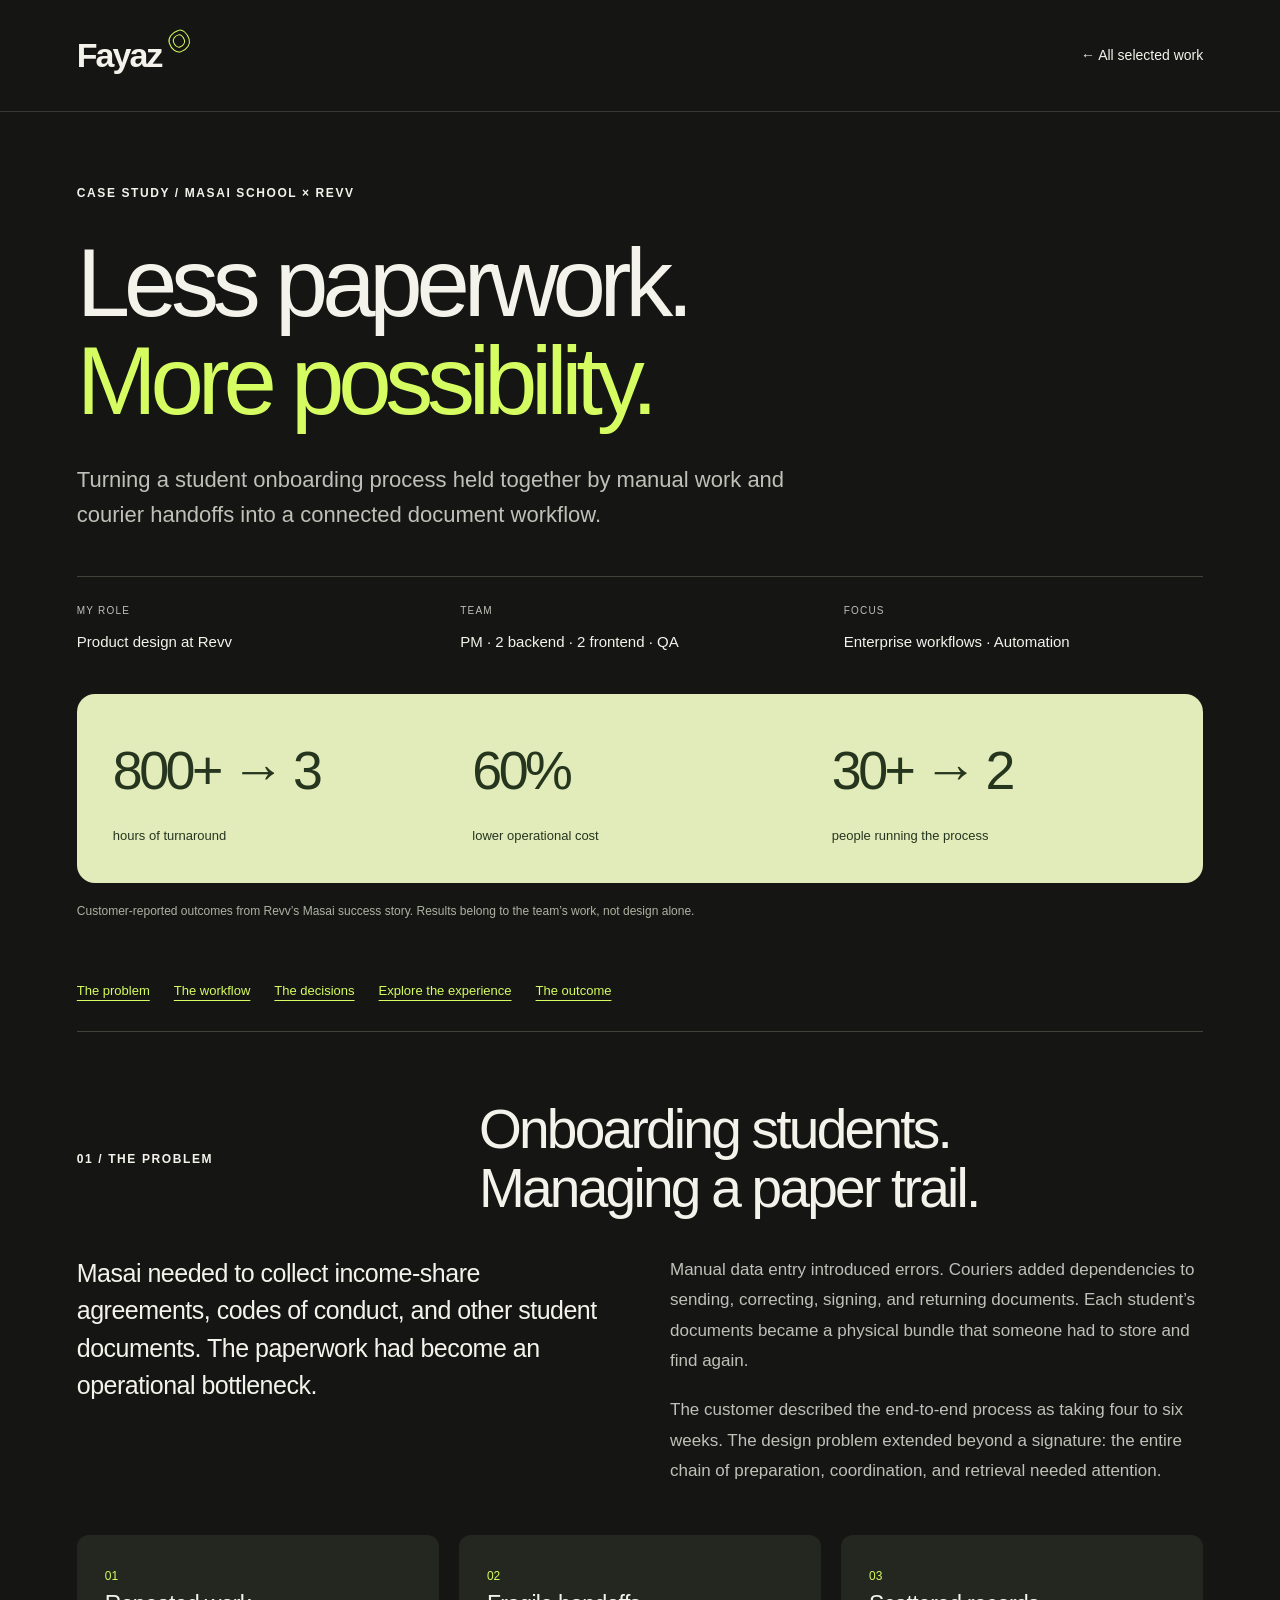
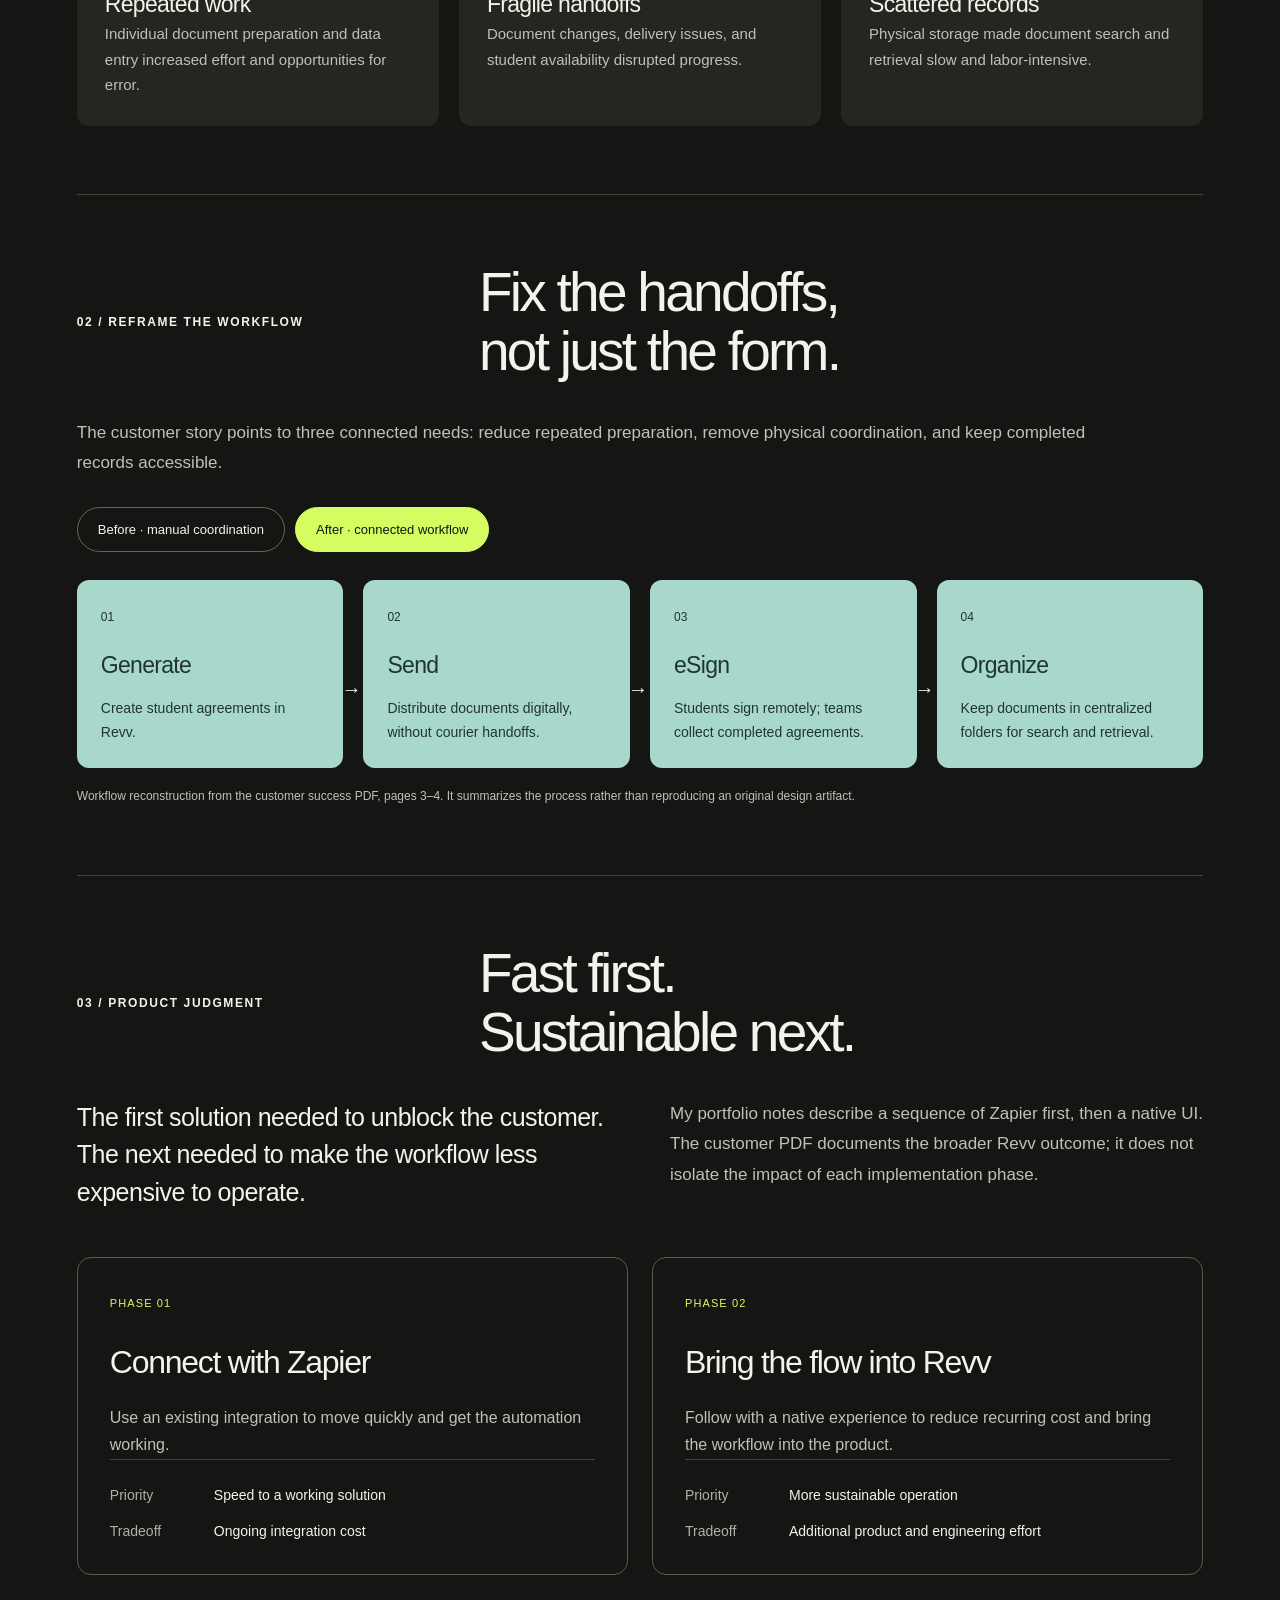
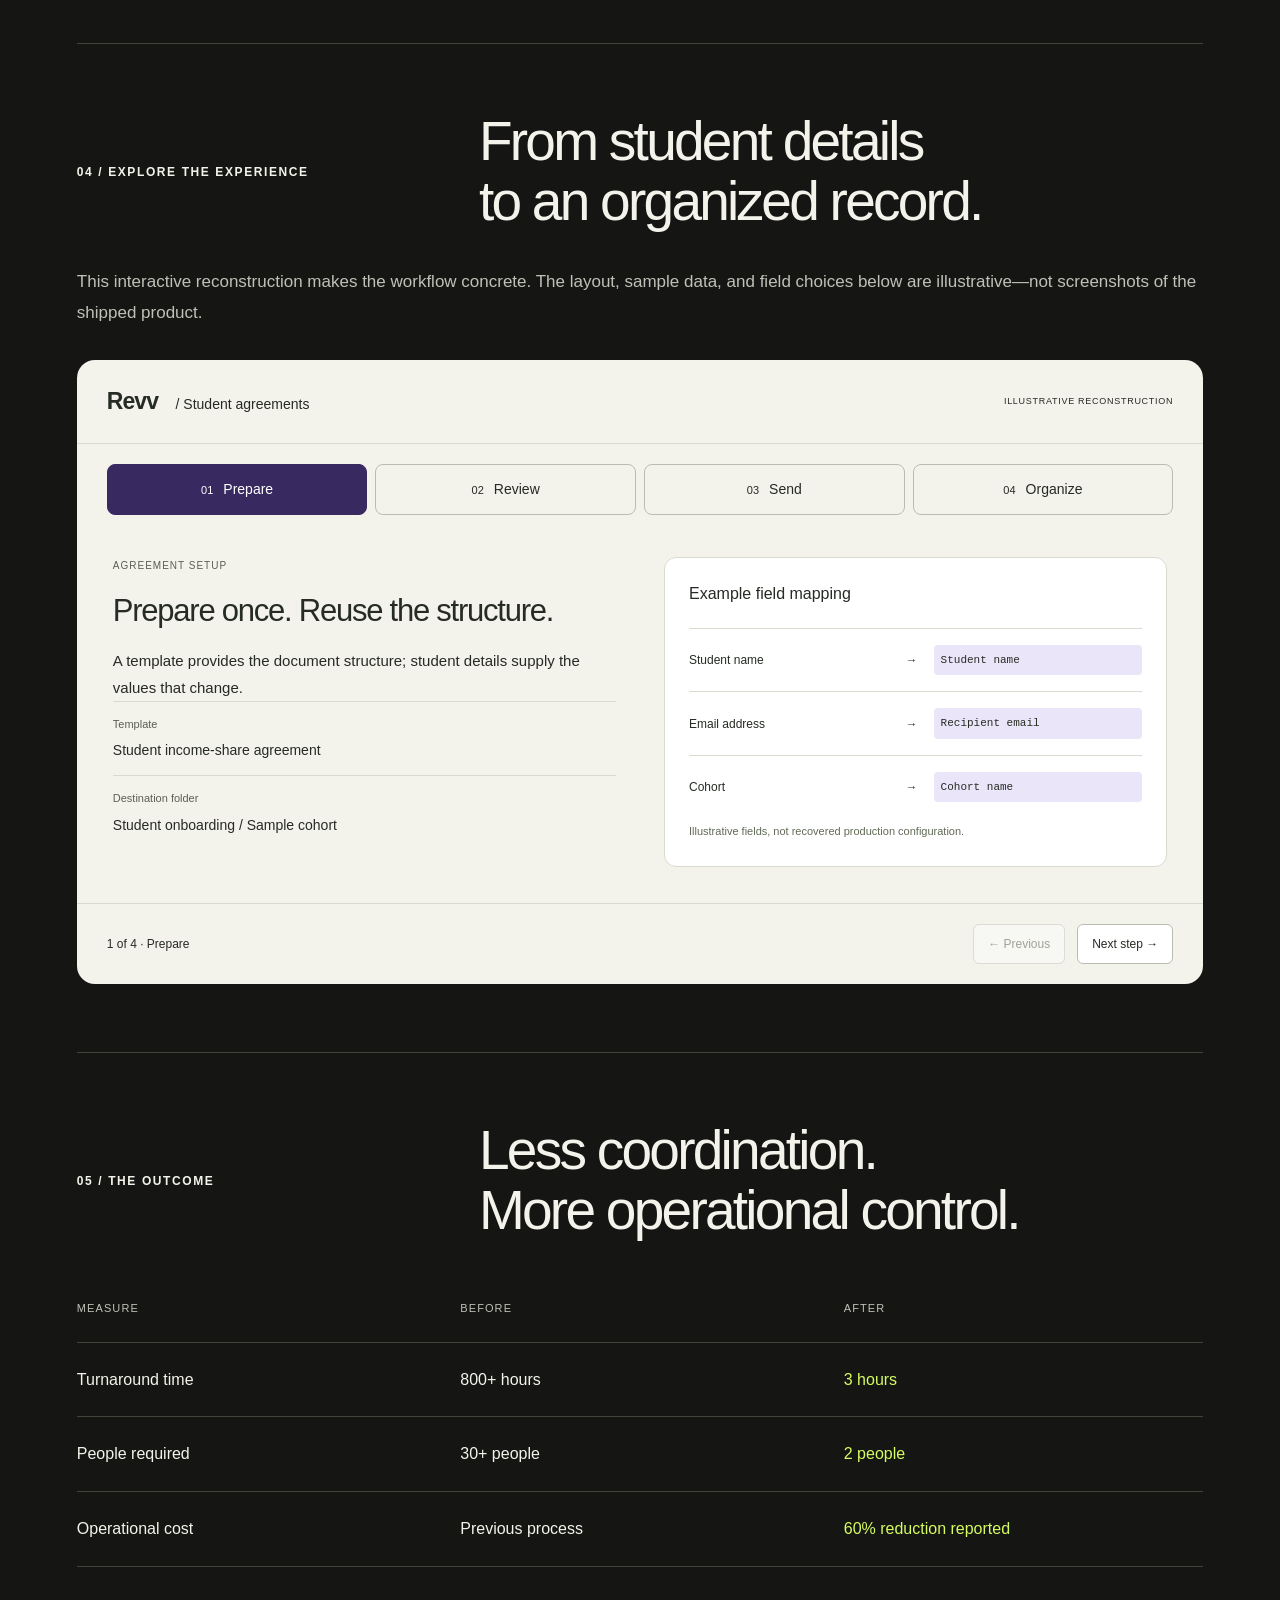
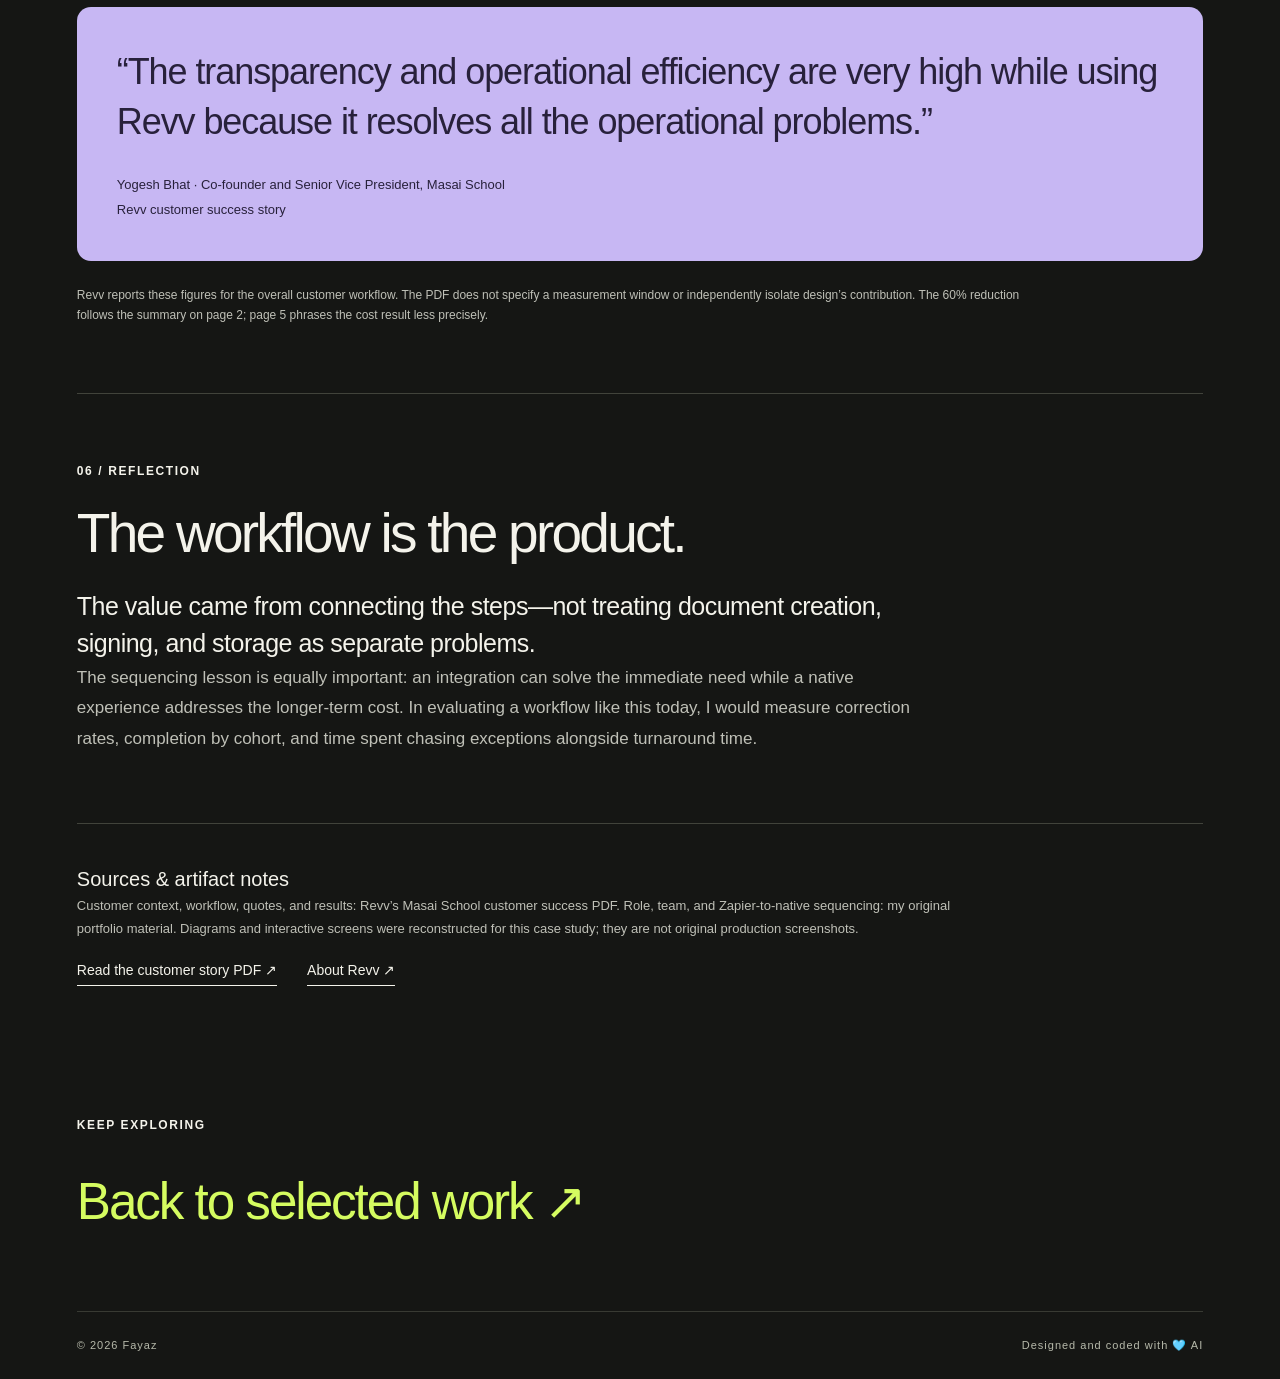
==== masai/index.html @ 4c96ecd9 "Add files via upload" ====
<!doctype html>
<html lang="en">
  <head>
    <meta charset="UTF-8" />
    <meta name="viewport" content="width=device-width, initial-scale=1.0" />
    <meta name="theme-color" content="#151614" />
    <title>Masai × Revv — Fayaz</title>
    <meta name="description" content="How Revv helped Masai simplify student agreements and reduce operational effort." />
    <link rel="canonical" href="https://fayazpk06.github.io/masai/" />
    <link rel="icon" type="image/svg+xml" href="../favicon.svg" />
    <meta property="og:title" content="Masai × Revv — Fayaz" />
    <meta property="og:description" content="How Revv helped Masai simplify student agreements and reduce operational effort." />
    <meta property="og:type" content="website" />
    <meta property="og:url" content="https://fayazpk06.github.io/masai/" />
    <script type="module" crossorigin src="../assets/masai-ryMpxDs2.js"></script>
    <link rel="modulepreload" crossorigin href="../assets/globals-UuQDQ-sF.js">
    <link rel="stylesheet" crossorigin href="../assets/globals-DNzyFiwI.css">
  </head>
  <body>
    <div id="root"><main class="masai-study"><a class="skip" href="#case-content">Skip to case study</a><nav class="nav"><a class="wordmark" href="../#work">Fayaz<span aria-hidden="true" class="organic-mark organic-mini"><span class="organic-ring"></span><span class="organic-ring"></span></span></a><a class="case-back" href="../#work">← All selected work</a></nav><header class="study-hero"><p class="eyebrow">CASE STUDY / MASAI SCHOOL × REVV</p><h1>Less paperwork.<br/><em>More possibility.</em></h1><p class="study-lede">Turning a student onboarding process held together by manual work and courier handoffs into a connected document workflow.</p><div class="study-facts"><div><span>MY ROLE</span><strong>Product design at Revv</strong></div><div><span>TEAM</span><strong>PM · 2 backend · 2 frontend · QA</strong></div><div><span>FOCUS</span><strong>Enterprise workflows · Automation</strong></div></div><div class="study-results"><div><strong>800+ → 3</strong><span>hours of turnaround</span></div><div><strong>60%</strong><span>lower operational cost</span></div><div><strong>30+ → 2</strong><span>people running the process</span></div></div><p class="study-caption">Customer-reported outcomes from Revv’s Masai success story. Results belong to the team’s work, not design alone.</p></header><div class="study-jump"><a href="#problem">The problem</a><a href="#workflow">The workflow</a><a href="#decisions">The decisions</a><a href="#artifact">Explore the experience</a><a href="#outcomes">The outcome</a></div><div id="case-content" class="study-content"><section id="problem" class="study-section"><div class="study-section-head"><span class="eyebrow">01 / THE PROBLEM</span><h2>Onboarding students.<br/>Managing a paper trail.</h2></div><div class="study-two"><p class="study-large">Masai needed to collect income-share agreements, codes of conduct, and other student documents. The paperwork had become an operational bottleneck.</p><div><p>Manual data entry introduced errors. Couriers added dependencies to sending, correcting, signing, and returning documents. Each student’s documents became a physical bundle that someone had to store and find again.</p><p>The customer described the end-to-end process as taking four to six weeks. The design problem extended beyond a signature: the entire chain of preparation, coordination, and retrieval needed attention.</p></div></div><div class="pain-grid"><article><span>01</span><h3>Repeated work</h3><p>Individual document preparation and data entry increased effort and opportunities for error.</p></article><article><span>02</span><h3>Fragile handoffs</h3><p>Document changes, delivery issues, and student availability disrupted progress.</p></article><article><span>03</span><h3>Scattered records</h3><p>Physical storage made document search and retrieval slow and labor-intensive.</p></article></div></section><section id="workflow" class="study-section"><div class="study-section-head"><span class="eyebrow">02 / REFRAME THE WORKFLOW</span><h2>Fix the handoffs,<br/>not just the form.</h2></div><p>The customer story points to three connected needs: reduce repeated preparation, remove physical coordination, and keep completed records accessible.</p><div class="flow-switch" role="group" aria-label="Compare workflows"><button aria-pressed="false">Before · manual coordination</button><button aria-pressed="true">After · connected workflow</button></div><div class="journey-map after" aria-live="polite"><article><span>0<!-- -->1</span><h3>Generate</h3><p>Create student agreements in Revv.</p><b aria-hidden="true">→</b></article><article><span>0<!-- -->2</span><h3>Send</h3><p>Distribute documents digitally, without courier handoffs.</p><b aria-hidden="true">→</b></article><article><span>0<!-- -->3</span><h3>eSign</h3><p>Students sign remotely; teams collect completed agreements.</p><b aria-hidden="true">→</b></article><article><span>0<!-- -->4</span><h3>Organize</h3><p>Keep documents in centralized folders for search and retrieval.</p></article></div><p class="study-caption">Workflow reconstruction from the customer success PDF, pages 3–4. It summarizes the process rather than reproducing an original design artifact.</p></section><section id="decisions" class="study-section"><div class="study-section-head"><span class="eyebrow">03 / PRODUCT JUDGMENT</span><h2>Fast first.<br/>Sustainable next.</h2></div><div class="study-two"><p class="study-large">The first solution needed to unblock the customer. The next needed to make the workflow less expensive to operate.</p><p>My portfolio notes describe a sequence of Zapier first, then a native UI. The customer PDF documents the broader Revv outcome; it does not isolate the impact of each implementation phase.</p></div><div class="tradeoff-grid"><article><span>PHASE 01</span><h3>Connect with Zapier</h3><p>Use an existing integration to move quickly and get the automation working.</p><dl><dt>Priority</dt><dd>Speed to a working solution</dd><dt>Tradeoff</dt><dd>Ongoing integration cost</dd></dl></article><article><span>PHASE 02</span><h3>Bring the flow into Revv</h3><p>Follow with a native experience to reduce recurring cost and bring the workflow into the product.</p><dl><dt>Priority</dt><dd>More sustainable operation</dd><dt>Tradeoff</dt><dd>Additional product and engineering effort</dd></dl></article></div></section><section id="artifact" class="study-section"><div class="study-section-head"><span class="eyebrow">04 / EXPLORE THE EXPERIENCE</span><h2>From student details<br/>to an organized record.</h2></div><p>This interactive reconstruction makes the workflow concrete. The layout, sample data, and field choices below are illustrative—not screenshots of the shipped product.</p><div class="reconstruction"><div class="reconstruction-bar"><strong>Revv <span>/ Student agreements</span></strong><span>ILLUSTRATIVE RECONSTRUCTION</span></div><div class="artifact-tabs" role="group" aria-label="Document workflow steps"><button aria-pressed="true"><span>0<!-- -->1</span>Prepare</button><button aria-pressed="false"><span>0<!-- -->2</span>Review</button><button aria-pressed="false"><span>0<!-- -->3</span>Send</button><button aria-pressed="false"><span>0<!-- -->4</span>Organize</button></div><div class="artifact-body" aria-live="polite"><div class="artifact-columns"><div><p class="artifact-label">AGREEMENT SETUP</p><h3>Prepare once. Reuse the structure.</h3><p>A template provides the document structure; student details supply the values that change.</p><div class="sample-field"><span>Template</span><strong>Student income-share agreement</strong></div><div class="sample-field"><span>Destination folder</span><strong>Student onboarding / Sample cohort</strong></div></div><div class="mapping-table"><h4>Example field mapping</h4><div><span>Student name</span><b aria-hidden="true">→</b><code>Student name</code></div><div><span>Email address</span><b aria-hidden="true">→</b><code>Recipient email</code></div><div><span>Cohort</span><b aria-hidden="true">→</b><code>Cohort name</code></div><small>Illustrative fields, not recovered production configuration.</small></div></div></div><div class="artifact-controls"><span>1<!-- --> of 4 · <!-- -->Prepare</span><button disabled="">← Previous</button><button>Next step →</button></div></div></section><section id="outcomes" class="study-section"><div class="study-section-head"><span class="eyebrow">05 / THE OUTCOME</span><h2>Less coordination.<br/>More operational control.</h2></div><div class="outcome-table"><div><span>Measure</span><span>Before</span><span>After</span></div><div><strong>Turnaround time</strong><span>800+ hours</span><strong>3 hours</strong></div><div><strong>People required</strong><span>30+ people</span><strong>2 people</strong></div><div><strong>Operational cost</strong><span>Previous process</span><strong>60% reduction reported</strong></div></div><blockquote class="study-quote"><p>“The transparency and operational efficiency are very high while using Revv because it resolves all the operational problems.”</p><cite>Yogesh Bhat · Co-founder and Senior Vice President, Masai School<br/>Revv customer success story</cite></blockquote><p class="study-caption">Revv reports these figures for the overall customer workflow. The PDF does not specify a measurement window or independently isolate design’s contribution. The 60% reduction follows the summary on page 2; page 5 phrases the cost result less precisely.</p></section><section class="study-section study-reflection"><span class="eyebrow">06 / REFLECTION</span><h2>The workflow is the product.</h2><p class="study-large">The value came from connecting the steps—not treating document creation, signing, and storage as separate problems.</p><p>The sequencing lesson is equally important: an integration can solve the immediate need while a native experience addresses the longer-term cost. In evaluating a workflow like this today, I would measure correction rates, completion by cohort, and time spent chasing exceptions alongside turnaround time.</p></section><section class="study-sources"><h3>Sources &amp; artifact notes</h3><p>Customer context, workflow, quotes, and results: Revv’s Masai School customer success PDF. Role, team, and Zapier-to-native sequencing: my original portfolio material. Diagrams and interactive screens were reconstructed for this case study; they are not original production screenshots.</p><div><a class="text-link" href="../customer-success-masai-school.pdf" target="_blank" rel="noreferrer">Read the customer story PDF ↗</a><a class="text-link" href="https://www.revv.so/" target="_blank" rel="noreferrer">About Revv ↗</a></div></section></div><footer class="study-footer"><p class="eyebrow">KEEP EXPLORING</p><a href="../#work">Back to selected work ↗</a><div class="footer-meta"><span>© <!-- -->2026<!-- --> Fayaz</span><span>Designed and coded with 🩵 AI</span></div></footer></main></div>
  </body>
</html>
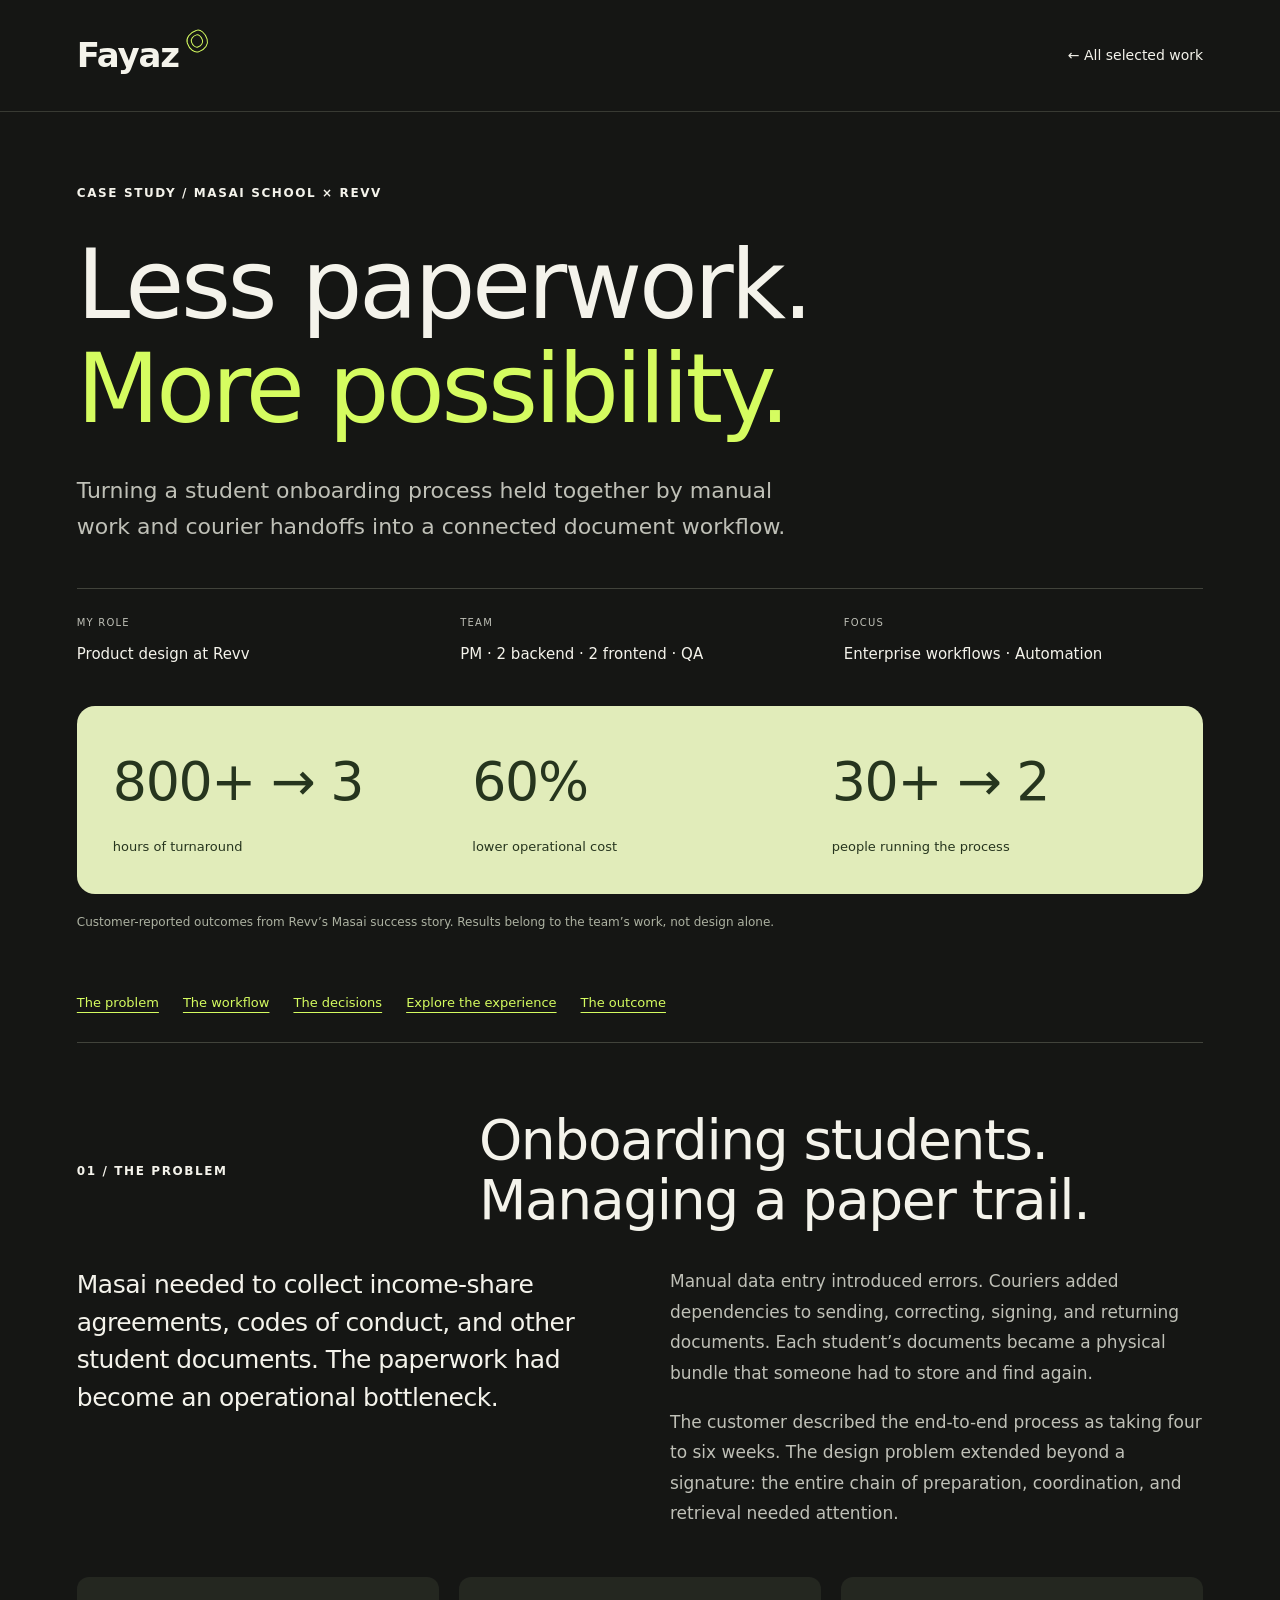
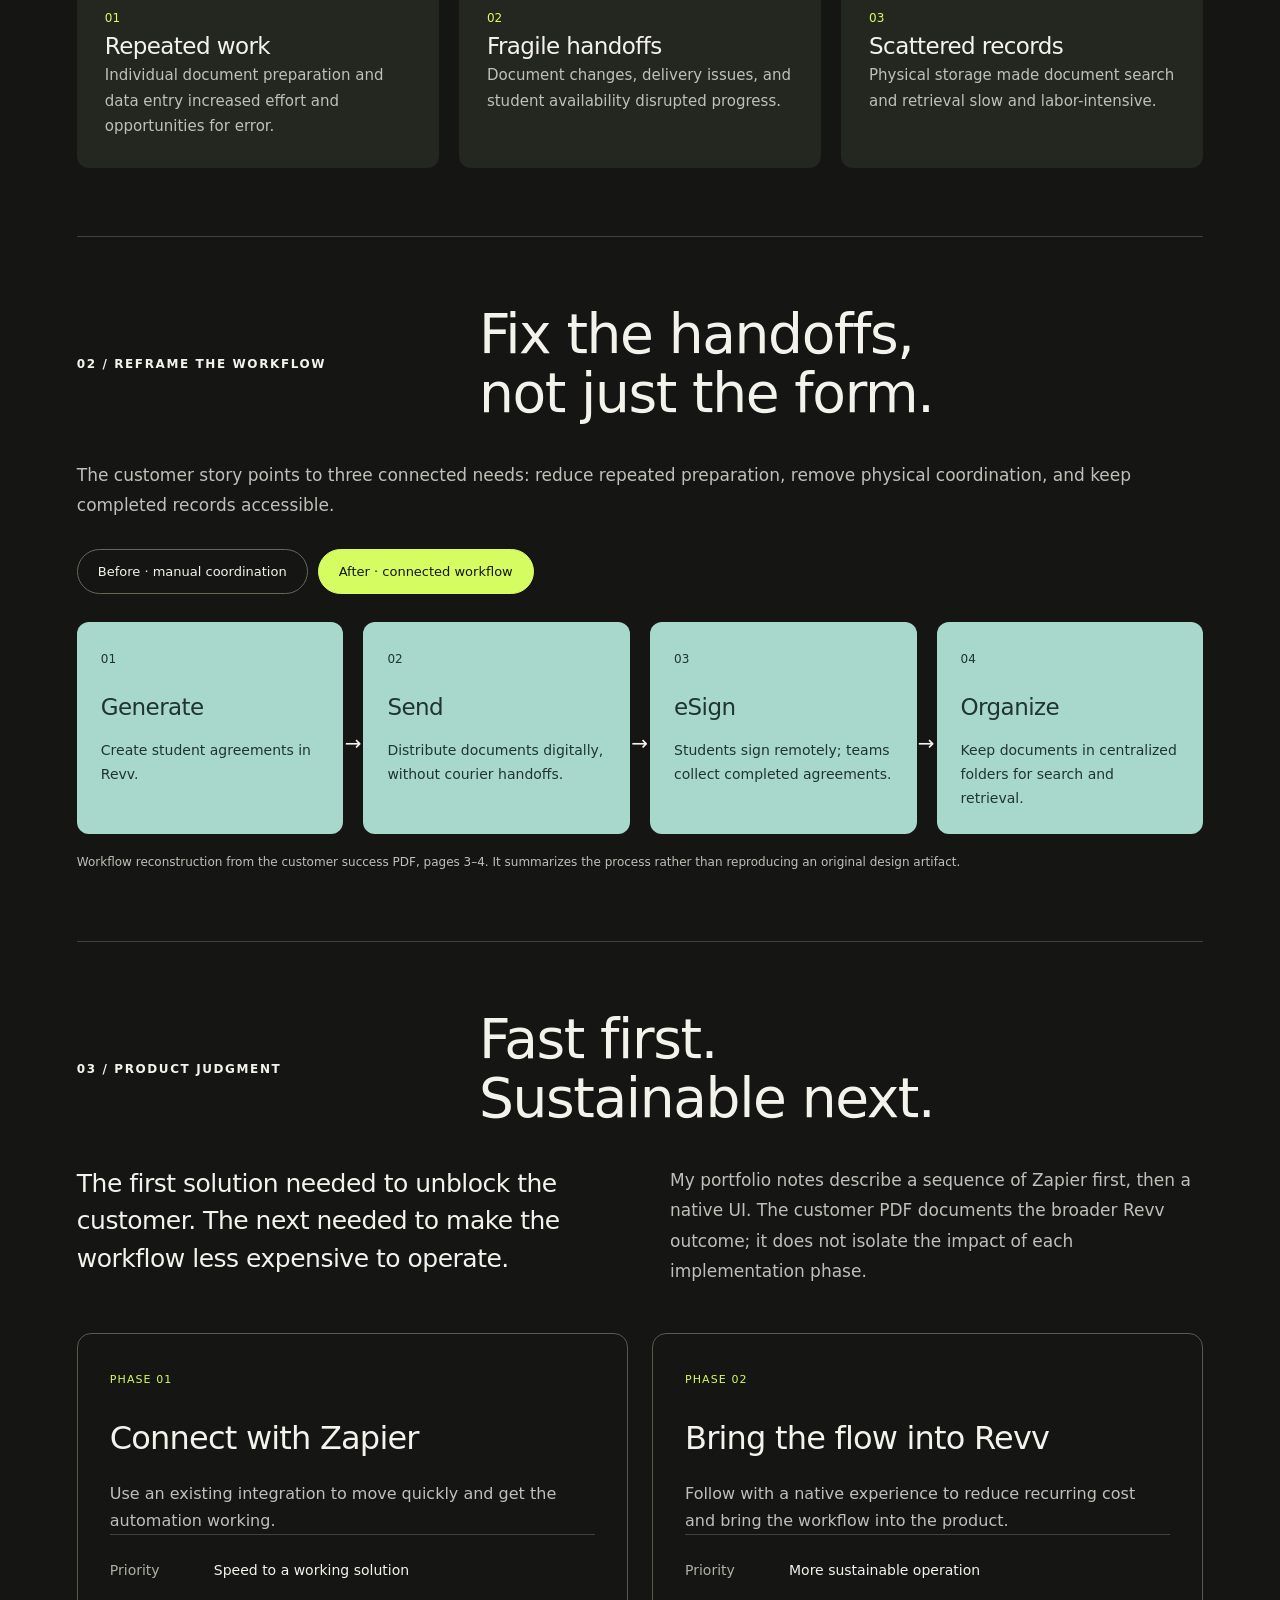
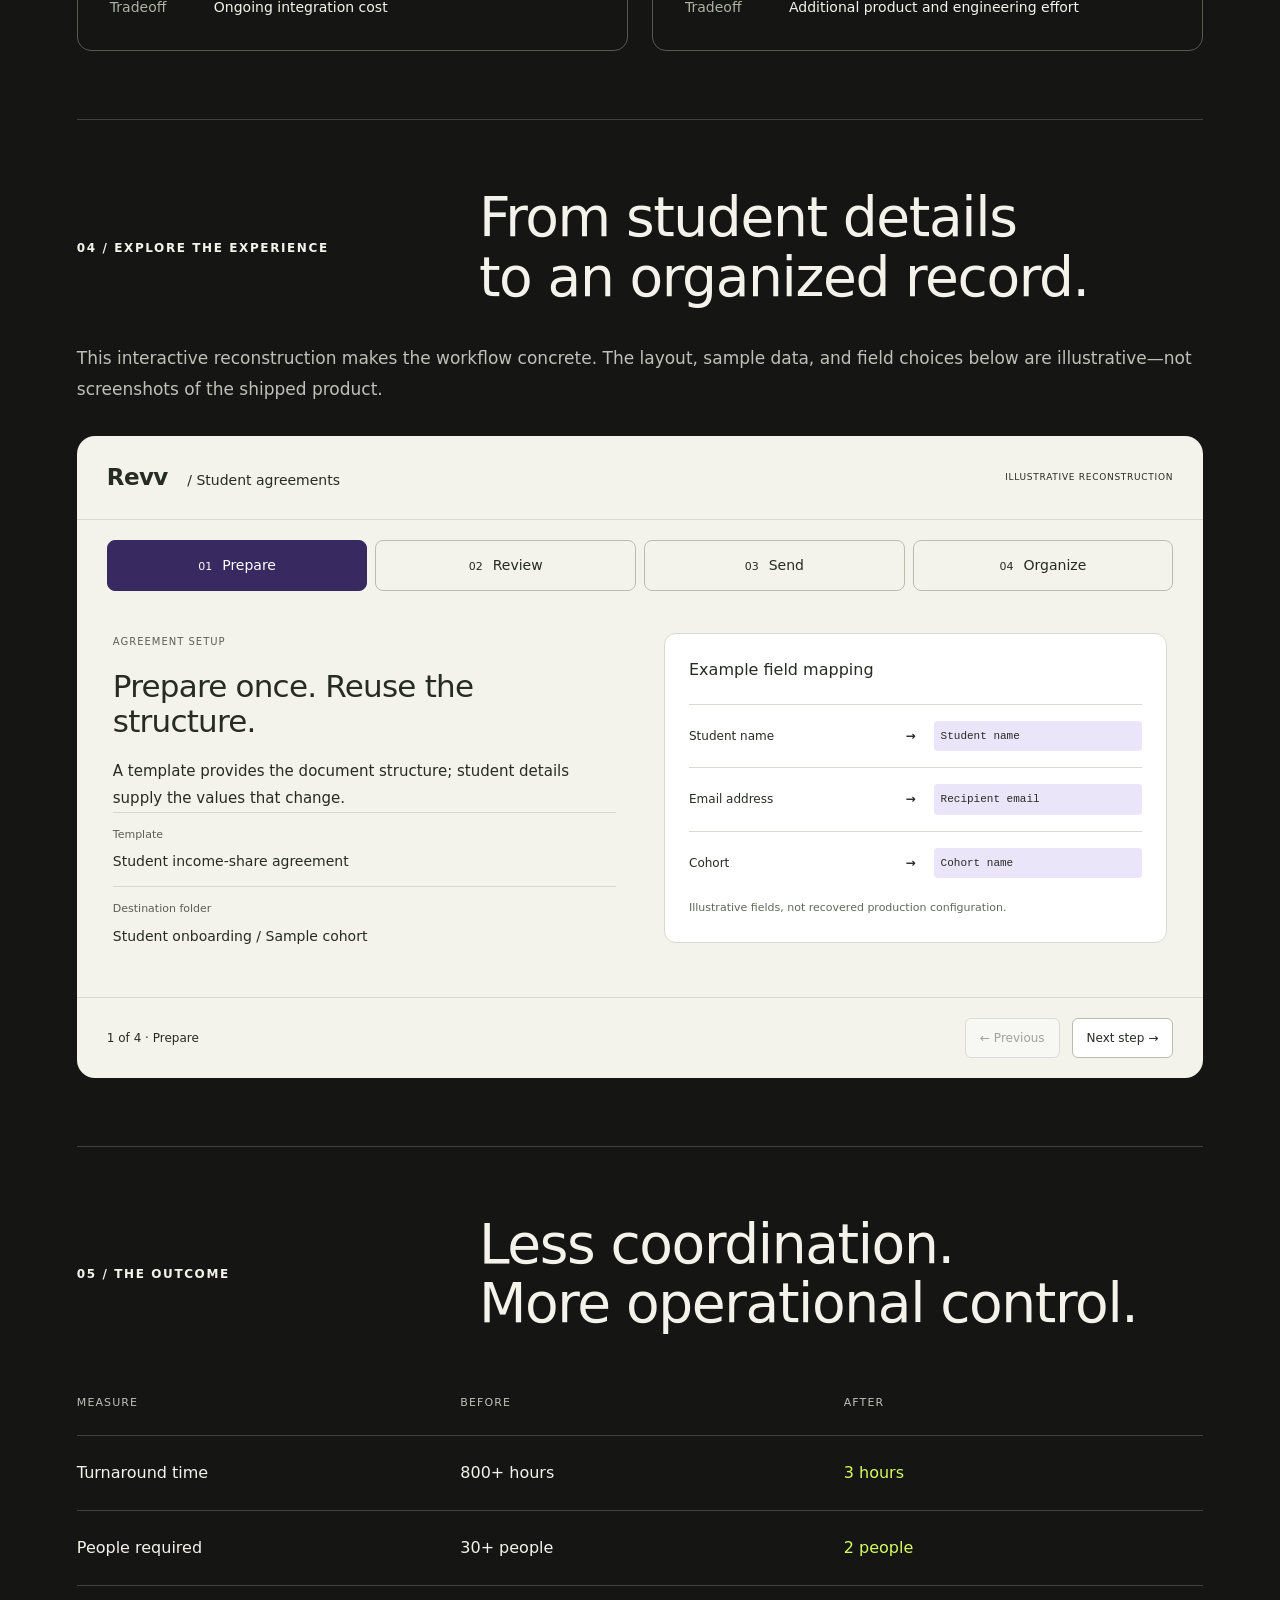
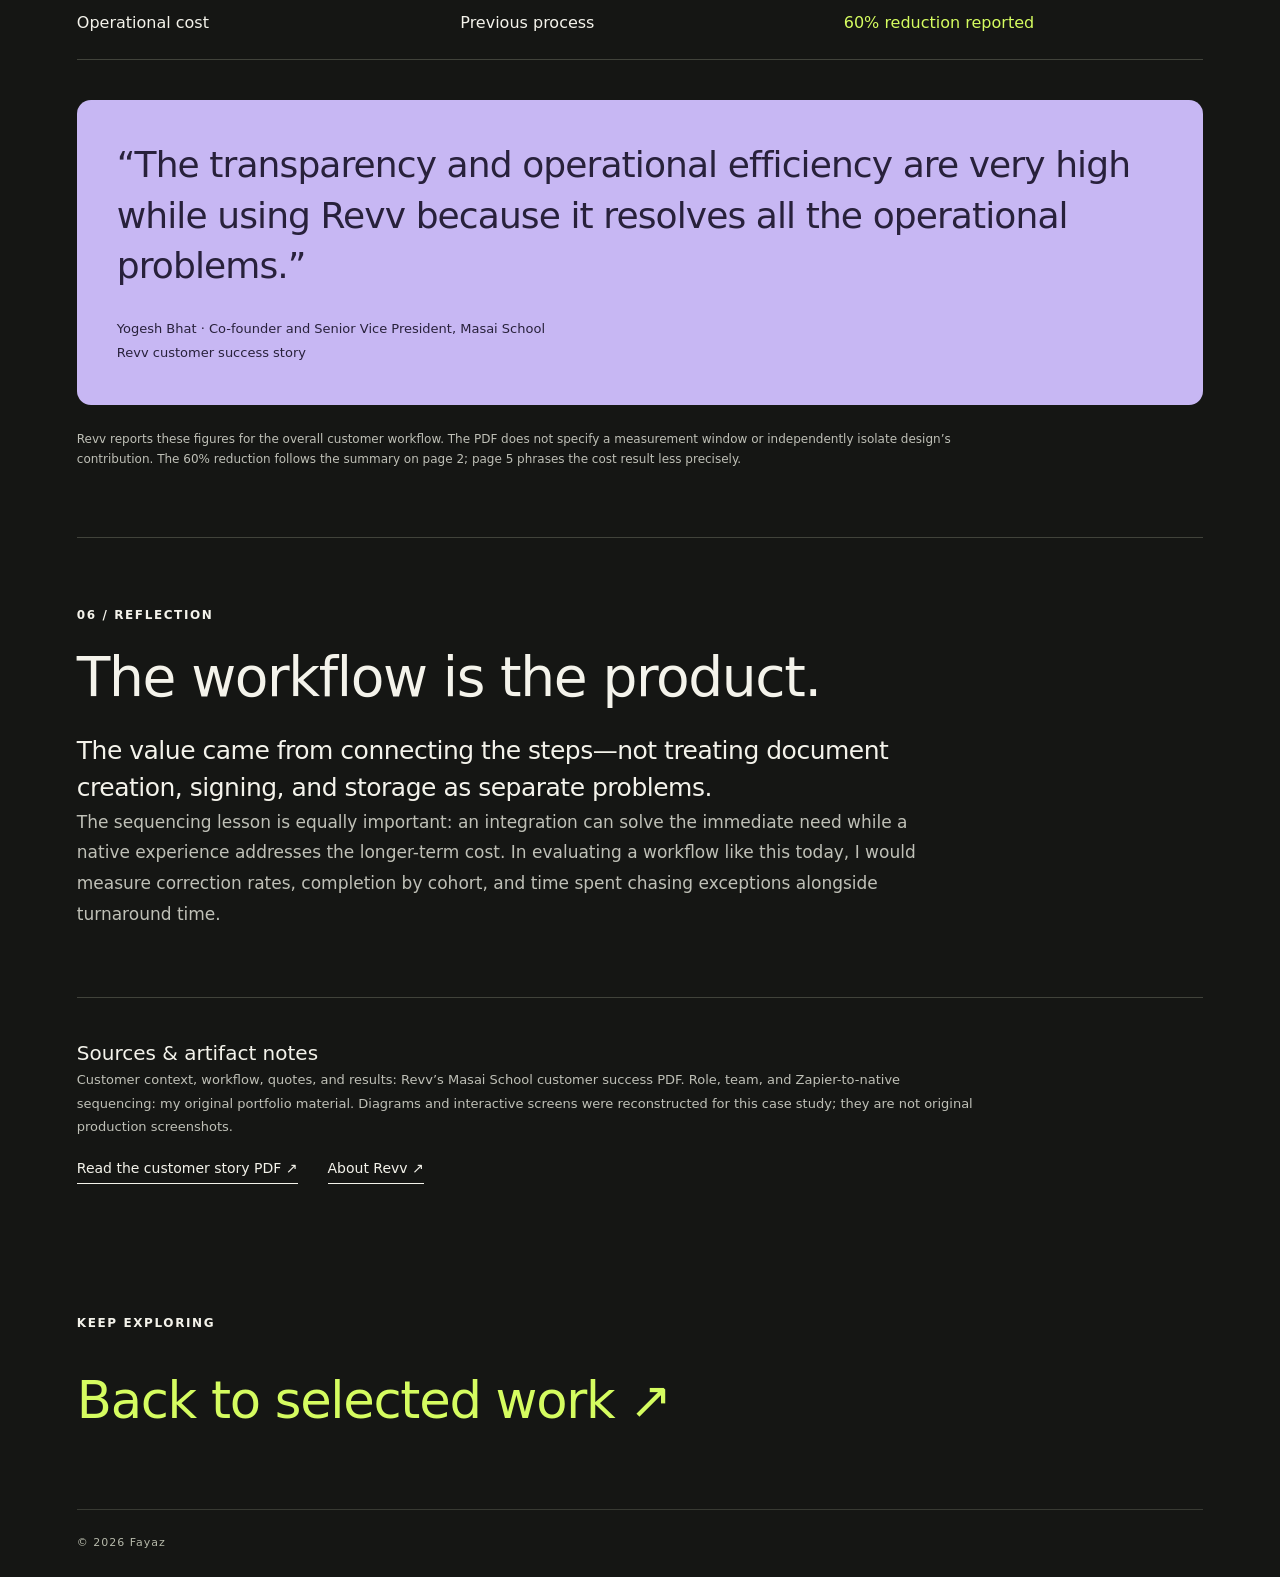
==== commit 42400719: "Add files via upload" ====
--- a/masai/index.html
+++ b/masai/index.html
@@ -12,11 +12,11 @@
     <meta property="og:description" content="How Revv helped Masai simplify student agreements and reduce operational effort." />
     <meta property="og:type" content="website" />
     <meta property="og:url" content="https://fayazpk06.github.io/masai/" />
-    <script type="module" crossorigin src="../assets/masai-ryMpxDs2.js"></script>
-    <link rel="modulepreload" crossorigin href="../assets/globals-UuQDQ-sF.js">
-    <link rel="stylesheet" crossorigin href="../assets/globals-DNzyFiwI.css">
+    <script type="module" crossorigin src="../assets/masai-BO11R2BG.js"></script>
+    <link rel="modulepreload" crossorigin href="../assets/globals-CkJySXI8.js">
+    <link rel="stylesheet" crossorigin href="../assets/globals-l2aYpp-t.css">
   </head>
   <body>
-    <div id="root"><main class="masai-study"><a class="skip" href="#case-content">Skip to case study</a><nav class="nav"><a class="wordmark" href="../#work">Fayaz<span aria-hidden="true" class="organic-mark organic-mini"><span class="organic-ring"></span><span class="organic-ring"></span></span></a><a class="case-back" href="../#work">← All selected work</a></nav><header class="study-hero"><p class="eyebrow">CASE STUDY / MASAI SCHOOL × REVV</p><h1>Less paperwork.<br/><em>More possibility.</em></h1><p class="study-lede">Turning a student onboarding process held together by manual work and courier handoffs into a connected document workflow.</p><div class="study-facts"><div><span>MY ROLE</span><strong>Product design at Revv</strong></div><div><span>TEAM</span><strong>PM · 2 backend · 2 frontend · QA</strong></div><div><span>FOCUS</span><strong>Enterprise workflows · Automation</strong></div></div><div class="study-results"><div><strong>800+ → 3</strong><span>hours of turnaround</span></div><div><strong>60%</strong><span>lower operational cost</span></div><div><strong>30+ → 2</strong><span>people running the process</span></div></div><p class="study-caption">Customer-reported outcomes from Revv’s Masai success story. Results belong to the team’s work, not design alone.</p></header><div class="study-jump"><a href="#problem">The problem</a><a href="#workflow">The workflow</a><a href="#decisions">The decisions</a><a href="#artifact">Explore the experience</a><a href="#outcomes">The outcome</a></div><div id="case-content" class="study-content"><section id="problem" class="study-section"><div class="study-section-head"><span class="eyebrow">01 / THE PROBLEM</span><h2>Onboarding students.<br/>Managing a paper trail.</h2></div><div class="study-two"><p class="study-large">Masai needed to collect income-share agreements, codes of conduct, and other student documents. The paperwork had become an operational bottleneck.</p><div><p>Manual data entry introduced errors. Couriers added dependencies to sending, correcting, signing, and returning documents. Each student’s documents became a physical bundle that someone had to store and find again.</p><p>The customer described the end-to-end process as taking four to six weeks. The design problem extended beyond a signature: the entire chain of preparation, coordination, and retrieval needed attention.</p></div></div><div class="pain-grid"><article><span>01</span><h3>Repeated work</h3><p>Individual document preparation and data entry increased effort and opportunities for error.</p></article><article><span>02</span><h3>Fragile handoffs</h3><p>Document changes, delivery issues, and student availability disrupted progress.</p></article><article><span>03</span><h3>Scattered records</h3><p>Physical storage made document search and retrieval slow and labor-intensive.</p></article></div></section><section id="workflow" class="study-section"><div class="study-section-head"><span class="eyebrow">02 / REFRAME THE WORKFLOW</span><h2>Fix the handoffs,<br/>not just the form.</h2></div><p>The customer story points to three connected needs: reduce repeated preparation, remove physical coordination, and keep completed records accessible.</p><div class="flow-switch" role="group" aria-label="Compare workflows"><button aria-pressed="false">Before · manual coordination</button><button aria-pressed="true">After · connected workflow</button></div><div class="journey-map after" aria-live="polite"><article><span>0<!-- -->1</span><h3>Generate</h3><p>Create student agreements in Revv.</p><b aria-hidden="true">→</b></article><article><span>0<!-- -->2</span><h3>Send</h3><p>Distribute documents digitally, without courier handoffs.</p><b aria-hidden="true">→</b></article><article><span>0<!-- -->3</span><h3>eSign</h3><p>Students sign remotely; teams collect completed agreements.</p><b aria-hidden="true">→</b></article><article><span>0<!-- -->4</span><h3>Organize</h3><p>Keep documents in centralized folders for search and retrieval.</p></article></div><p class="study-caption">Workflow reconstruction from the customer success PDF, pages 3–4. It summarizes the process rather than reproducing an original design artifact.</p></section><section id="decisions" class="study-section"><div class="study-section-head"><span class="eyebrow">03 / PRODUCT JUDGMENT</span><h2>Fast first.<br/>Sustainable next.</h2></div><div class="study-two"><p class="study-large">The first solution needed to unblock the customer. The next needed to make the workflow less expensive to operate.</p><p>My portfolio notes describe a sequence of Zapier first, then a native UI. The customer PDF documents the broader Revv outcome; it does not isolate the impact of each implementation phase.</p></div><div class="tradeoff-grid"><article><span>PHASE 01</span><h3>Connect with Zapier</h3><p>Use an existing integration to move quickly and get the automation working.</p><dl><dt>Priority</dt><dd>Speed to a working solution</dd><dt>Tradeoff</dt><dd>Ongoing integration cost</dd></dl></article><article><span>PHASE 02</span><h3>Bring the flow into Revv</h3><p>Follow with a native experience to reduce recurring cost and bring the workflow into the product.</p><dl><dt>Priority</dt><dd>More sustainable operation</dd><dt>Tradeoff</dt><dd>Additional product and engineering effort</dd></dl></article></div></section><section id="artifact" class="study-section"><div class="study-section-head"><span class="eyebrow">04 / EXPLORE THE EXPERIENCE</span><h2>From student details<br/>to an organized record.</h2></div><p>This interactive reconstruction makes the workflow concrete. The layout, sample data, and field choices below are illustrative—not screenshots of the shipped product.</p><div class="reconstruction"><div class="reconstruction-bar"><strong>Revv <span>/ Student agreements</span></strong><span>ILLUSTRATIVE RECONSTRUCTION</span></div><div class="artifact-tabs" role="group" aria-label="Document workflow steps"><button aria-pressed="true"><span>0<!-- -->1</span>Prepare</button><button aria-pressed="false"><span>0<!-- -->2</span>Review</button><button aria-pressed="false"><span>0<!-- -->3</span>Send</button><button aria-pressed="false"><span>0<!-- -->4</span>Organize</button></div><div class="artifact-body" aria-live="polite"><div class="artifact-columns"><div><p class="artifact-label">AGREEMENT SETUP</p><h3>Prepare once. Reuse the structure.</h3><p>A template provides the document structure; student details supply the values that change.</p><div class="sample-field"><span>Template</span><strong>Student income-share agreement</strong></div><div class="sample-field"><span>Destination folder</span><strong>Student onboarding / Sample cohort</strong></div></div><div class="mapping-table"><h4>Example field mapping</h4><div><span>Student name</span><b aria-hidden="true">→</b><code>Student name</code></div><div><span>Email address</span><b aria-hidden="true">→</b><code>Recipient email</code></div><div><span>Cohort</span><b aria-hidden="true">→</b><code>Cohort name</code></div><small>Illustrative fields, not recovered production configuration.</small></div></div></div><div class="artifact-controls"><span>1<!-- --> of 4 · <!-- -->Prepare</span><button disabled="">← Previous</button><button>Next step →</button></div></div></section><section id="outcomes" class="study-section"><div class="study-section-head"><span class="eyebrow">05 / THE OUTCOME</span><h2>Less coordination.<br/>More operational control.</h2></div><div class="outcome-table"><div><span>Measure</span><span>Before</span><span>After</span></div><div><strong>Turnaround time</strong><span>800+ hours</span><strong>3 hours</strong></div><div><strong>People required</strong><span>30+ people</span><strong>2 people</strong></div><div><strong>Operational cost</strong><span>Previous process</span><strong>60% reduction reported</strong></div></div><blockquote class="study-quote"><p>“The transparency and operational efficiency are very high while using Revv because it resolves all the operational problems.”</p><cite>Yogesh Bhat · Co-founder and Senior Vice President, Masai School<br/>Revv customer success story</cite></blockquote><p class="study-caption">Revv reports these figures for the overall customer workflow. The PDF does not specify a measurement window or independently isolate design’s contribution. The 60% reduction follows the summary on page 2; page 5 phrases the cost result less precisely.</p></section><section class="study-section study-reflection"><span class="eyebrow">06 / REFLECTION</span><h2>The workflow is the product.</h2><p class="study-large">The value came from connecting the steps—not treating document creation, signing, and storage as separate problems.</p><p>The sequencing lesson is equally important: an integration can solve the immediate need while a native experience addresses the longer-term cost. In evaluating a workflow like this today, I would measure correction rates, completion by cohort, and time spent chasing exceptions alongside turnaround time.</p></section><section class="study-sources"><h3>Sources &amp; artifact notes</h3><p>Customer context, workflow, quotes, and results: Revv’s Masai School customer success PDF. Role, team, and Zapier-to-native sequencing: my original portfolio material. Diagrams and interactive screens were reconstructed for this case study; they are not original production screenshots.</p><div><a class="text-link" href="../customer-success-masai-school.pdf" target="_blank" rel="noreferrer">Read the customer story PDF ↗</a><a class="text-link" href="https://www.revv.so/" target="_blank" rel="noreferrer">About Revv ↗</a></div></section></div><footer class="study-footer"><p class="eyebrow">KEEP EXPLORING</p><a href="../#work">Back to selected work ↗</a><div class="footer-meta"><span>© <!-- -->2026<!-- --> Fayaz</span><span>Designed and coded with 🩵 AI</span></div></footer></main></div>
+    <div id="root"><main class="masai-study"><a class="skip" href="#case-content">Skip to case study</a><nav class="nav"><a class="wordmark" href="../#work">Fayaz<span aria-hidden="true" class="organic-mark organic-mini"><span class="organic-ring"></span><span class="organic-ring"></span></span></a><a class="case-back" href="../#work">← All selected work</a></nav><header class="study-hero"><p class="eyebrow">CASE STUDY / MASAI SCHOOL × REVV</p><h1>Less paperwork.<br/><em>More possibility.</em></h1><p class="study-lede">Turning a student onboarding process held together by manual work and courier handoffs into a connected document workflow.</p><div class="study-facts"><div><span>MY ROLE</span><strong>Product design at Revv</strong></div><div><span>TEAM</span><strong>PM · 2 backend · 2 frontend · QA</strong></div><div><span>FOCUS</span><strong>Enterprise workflows · Automation</strong></div></div><div class="study-results"><div><strong>800+ → 3</strong><span>hours of turnaround</span></div><div><strong>60%</strong><span>lower operational cost</span></div><div><strong>30+ → 2</strong><span>people running the process</span></div></div><p class="study-caption">Customer-reported outcomes from Revv’s Masai success story. Results belong to the team’s work, not design alone.</p></header><div class="study-jump"><a href="#problem">The problem</a><a href="#workflow">The workflow</a><a href="#decisions">The decisions</a><a href="#artifact">Explore the experience</a><a href="#outcomes">The outcome</a></div><div id="case-content" class="study-content" tabindex="-1"><section id="problem" class="study-section"><div class="study-section-head"><span class="eyebrow">01 / THE PROBLEM</span><h2>Onboarding students.<br/>Managing a paper trail.</h2></div><div class="study-two"><p class="study-large">Masai needed to collect income-share agreements, codes of conduct, and other student documents. The paperwork had become an operational bottleneck.</p><div><p>Manual data entry introduced errors. Couriers added dependencies to sending, correcting, signing, and returning documents. Each student’s documents became a physical bundle that someone had to store and find again.</p><p>The customer described the end-to-end process as taking four to six weeks. The design problem extended beyond a signature: the entire chain of preparation, coordination, and retrieval needed attention.</p></div></div><div class="pain-grid"><article><span>01</span><h3>Repeated work</h3><p>Individual document preparation and data entry increased effort and opportunities for error.</p></article><article><span>02</span><h3>Fragile handoffs</h3><p>Document changes, delivery issues, and student availability disrupted progress.</p></article><article><span>03</span><h3>Scattered records</h3><p>Physical storage made document search and retrieval slow and labor-intensive.</p></article></div></section><section id="workflow" class="study-section"><div class="study-section-head"><span class="eyebrow">02 / REFRAME THE WORKFLOW</span><h2>Fix the handoffs,<br/>not just the form.</h2></div><p>The customer story points to three connected needs: reduce repeated preparation, remove physical coordination, and keep completed records accessible.</p><div class="flow-switch" role="group" aria-label="Compare workflows"><button aria-pressed="false">Before · manual coordination</button><button aria-pressed="true">After · connected workflow</button></div><div class="journey-map after" aria-live="polite"><article><span>0<!-- -->1</span><h3>Generate</h3><p>Create student agreements in Revv.</p><b aria-hidden="true">→</b></article><article><span>0<!-- -->2</span><h3>Send</h3><p>Distribute documents digitally, without courier handoffs.</p><b aria-hidden="true">→</b></article><article><span>0<!-- -->3</span><h3>eSign</h3><p>Students sign remotely; teams collect completed agreements.</p><b aria-hidden="true">→</b></article><article><span>0<!-- -->4</span><h3>Organize</h3><p>Keep documents in centralized folders for search and retrieval.</p></article></div><p class="study-caption">Workflow reconstruction from the customer success PDF, pages 3–4. It summarizes the process rather than reproducing an original design artifact.</p></section><section id="decisions" class="study-section"><div class="study-section-head"><span class="eyebrow">03 / PRODUCT JUDGMENT</span><h2>Fast first.<br/>Sustainable next.</h2></div><div class="study-two"><p class="study-large">The first solution needed to unblock the customer. The next needed to make the workflow less expensive to operate.</p><p>My portfolio notes describe a sequence of Zapier first, then a native UI. The customer PDF documents the broader Revv outcome; it does not isolate the impact of each implementation phase.</p></div><div class="tradeoff-grid"><article><span>PHASE 01</span><h3>Connect with Zapier</h3><p>Use an existing integration to move quickly and get the automation working.</p><dl><dt>Priority</dt><dd>Speed to a working solution</dd><dt>Tradeoff</dt><dd>Ongoing integration cost</dd></dl></article><article><span>PHASE 02</span><h3>Bring the flow into Revv</h3><p>Follow with a native experience to reduce recurring cost and bring the workflow into the product.</p><dl><dt>Priority</dt><dd>More sustainable operation</dd><dt>Tradeoff</dt><dd>Additional product and engineering effort</dd></dl></article></div></section><section id="artifact" class="study-section"><div class="study-section-head"><span class="eyebrow">04 / EXPLORE THE EXPERIENCE</span><h2>From student details<br/>to an organized record.</h2></div><p>This interactive reconstruction makes the workflow concrete. The layout, sample data, and field choices below are illustrative—not screenshots of the shipped product.</p><div class="reconstruction"><div class="reconstruction-bar"><strong>Revv <span>/ Student agreements</span></strong><span>ILLUSTRATIVE RECONSTRUCTION</span></div><div class="artifact-tabs" role="group" aria-label="Document workflow steps"><button aria-pressed="true"><span>0<!-- -->1</span>Prepare</button><button aria-pressed="false"><span>0<!-- -->2</span>Review</button><button aria-pressed="false"><span>0<!-- -->3</span>Send</button><button aria-pressed="false"><span>0<!-- -->4</span>Organize</button></div><div class="artifact-body" aria-live="polite"><div class="artifact-columns"><div><p class="artifact-label">AGREEMENT SETUP</p><h3>Prepare once. Reuse the structure.</h3><p>A template provides the document structure; student details supply the values that change.</p><div class="sample-field"><span>Template</span><strong>Student income-share agreement</strong></div><div class="sample-field"><span>Destination folder</span><strong>Student onboarding / Sample cohort</strong></div></div><div class="mapping-table"><h4>Example field mapping</h4><div><span>Student name</span><b aria-hidden="true">→</b><code>Student name</code></div><div><span>Email address</span><b aria-hidden="true">→</b><code>Recipient email</code></div><div><span>Cohort</span><b aria-hidden="true">→</b><code>Cohort name</code></div><small>Illustrative fields, not recovered production configuration.</small></div></div></div><div class="artifact-controls"><span>1<!-- --> of 4 · <!-- -->Prepare</span><button disabled="">← Previous</button><button>Next step →</button></div></div></section><section id="outcomes" class="study-section"><div class="study-section-head"><span class="eyebrow">05 / THE OUTCOME</span><h2>Less coordination.<br/>More operational control.</h2></div><div class="outcome-table"><div><span>Measure</span><span>Before</span><span>After</span></div><div><strong>Turnaround time</strong><span>800+ hours</span><strong>3 hours</strong></div><div><strong>People required</strong><span>30+ people</span><strong>2 people</strong></div><div><strong>Operational cost</strong><span>Previous process</span><strong>60% reduction reported</strong></div></div><blockquote class="study-quote"><p>“The transparency and operational efficiency are very high while using Revv because it resolves all the operational problems.”</p><cite>Yogesh Bhat · Co-founder and Senior Vice President, Masai School<br/>Revv customer success story</cite></blockquote><p class="study-caption">Revv reports these figures for the overall customer workflow. The PDF does not specify a measurement window or independently isolate design’s contribution. The 60% reduction follows the summary on page 2; page 5 phrases the cost result less precisely.</p></section><section class="study-section study-reflection"><span class="eyebrow">06 / REFLECTION</span><h2>The workflow is the product.</h2><p class="study-large">The value came from connecting the steps—not treating document creation, signing, and storage as separate problems.</p><p>The sequencing lesson is equally important: an integration can solve the immediate need while a native experience addresses the longer-term cost. In evaluating a workflow like this today, I would measure correction rates, completion by cohort, and time spent chasing exceptions alongside turnaround time.</p></section><section class="study-sources"><h3>Sources &amp; artifact notes</h3><p>Customer context, workflow, quotes, and results: Revv’s Masai School customer success PDF. Role, team, and Zapier-to-native sequencing: my original portfolio material. Diagrams and interactive screens were reconstructed for this case study; they are not original production screenshots.</p><div><a class="text-link" href="../customer-success-masai-school.pdf" target="_blank" rel="noreferrer">Read the customer story PDF ↗</a><a class="text-link" href="https://www.revv.so/" target="_blank" rel="noreferrer">About Revv ↗</a></div></section></div><footer class="study-footer"><p class="eyebrow">KEEP EXPLORING</p><a href="../#work">Back to selected work ↗</a><div class="footer-meta"><span>© <!-- -->2026<!-- --> Fayaz</span></div></footer></main></div>
   </body>
 </html>
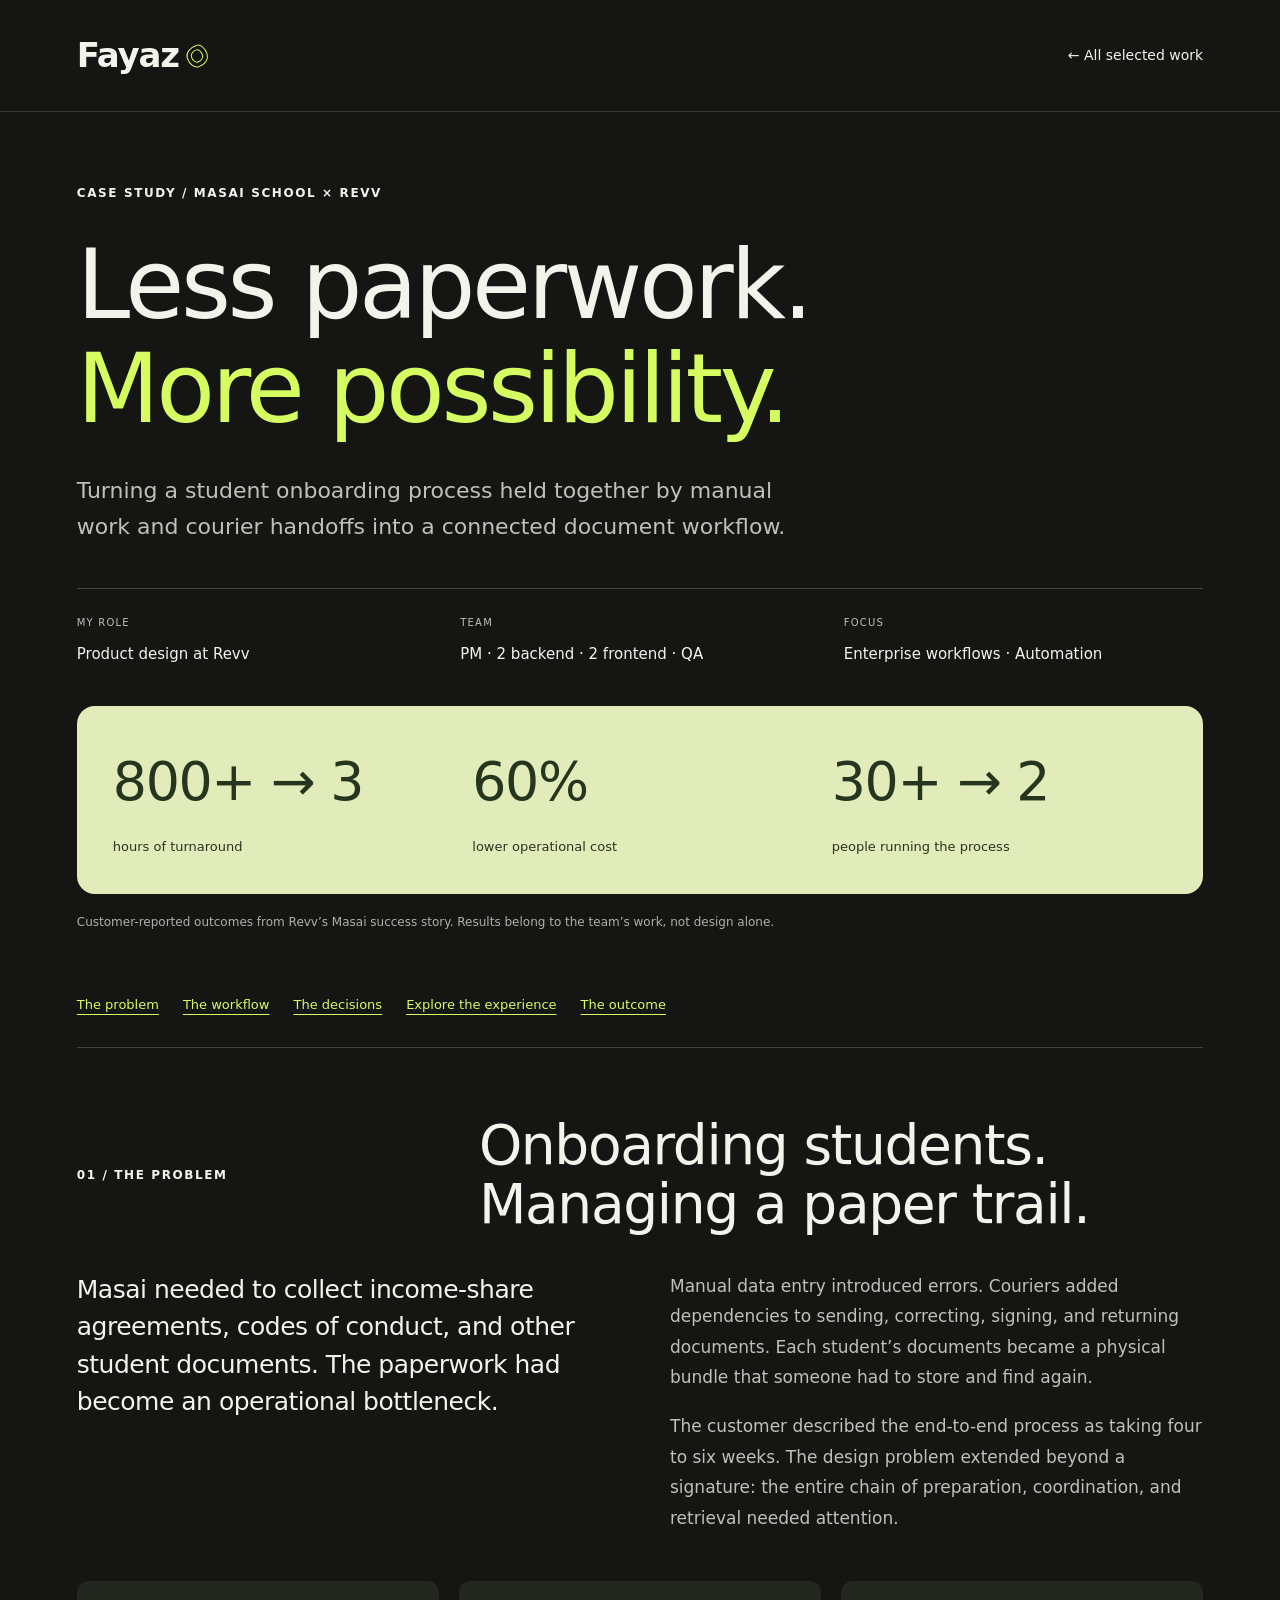
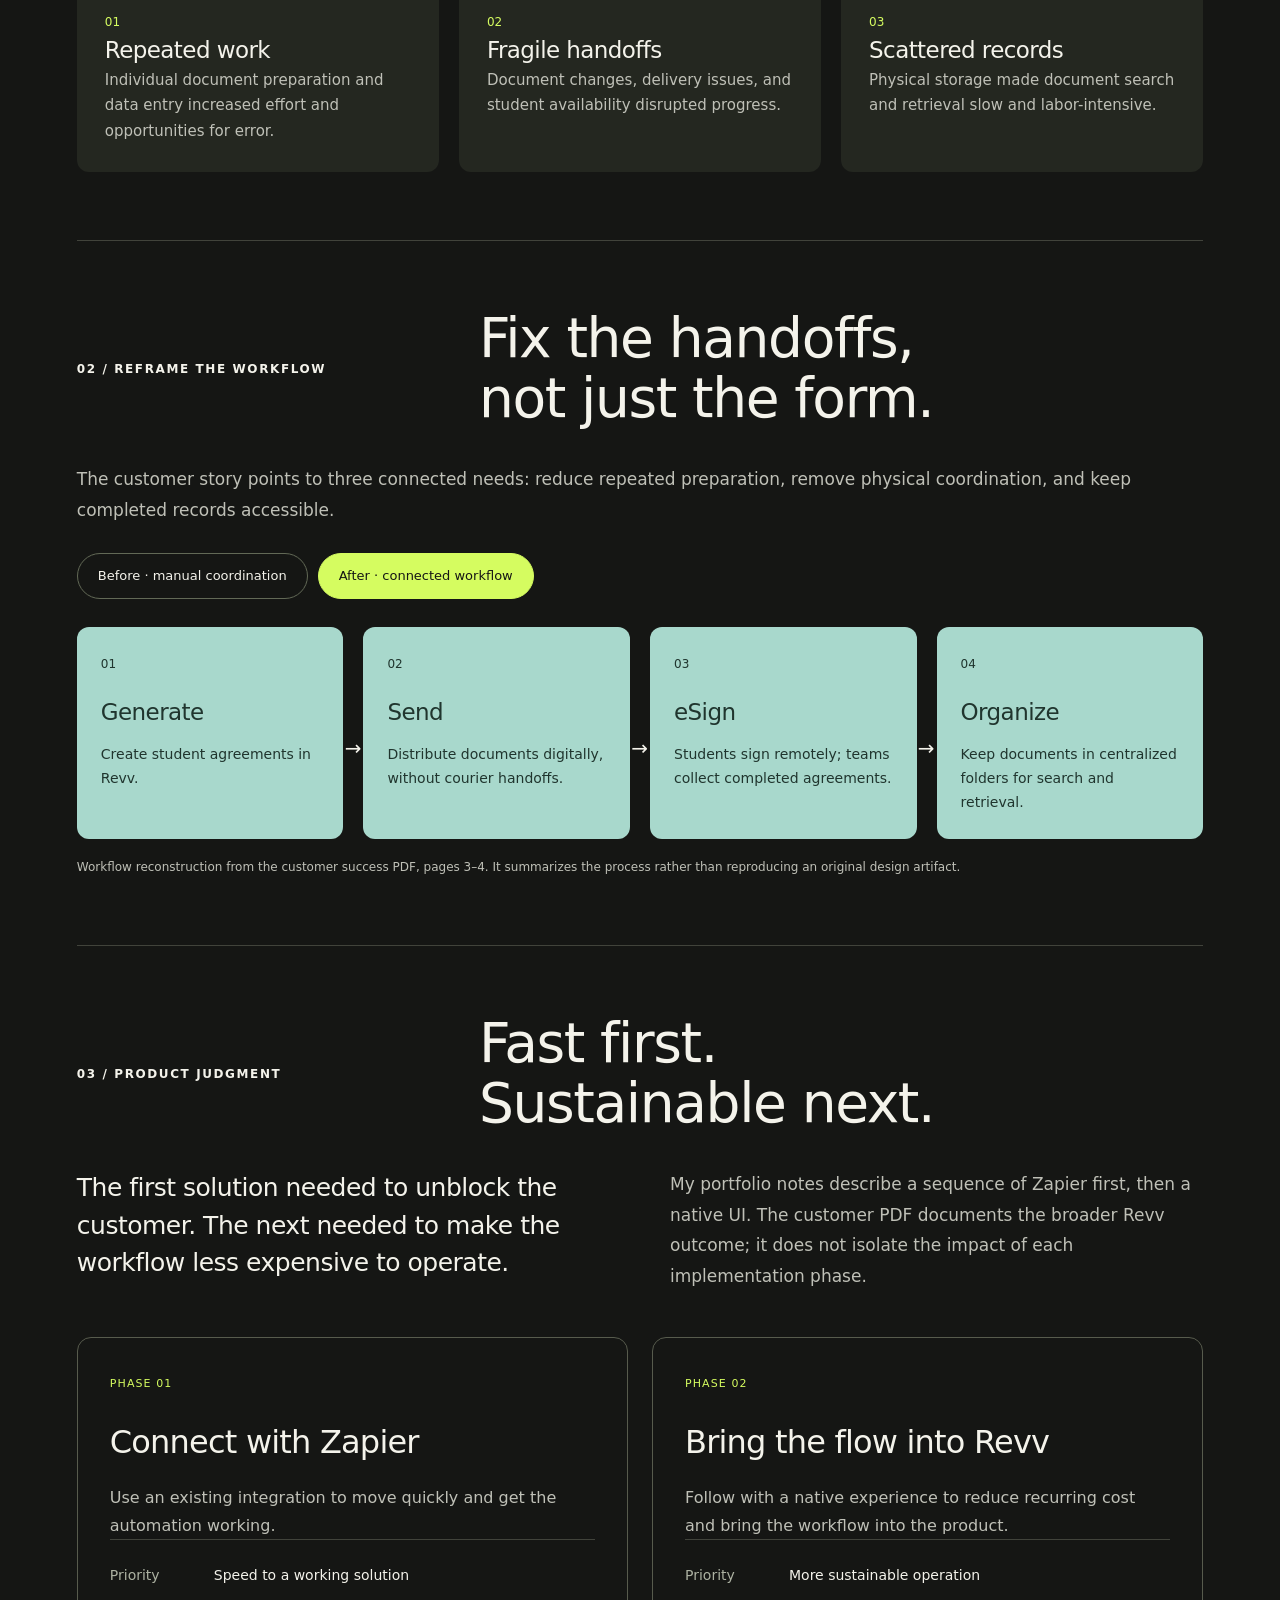
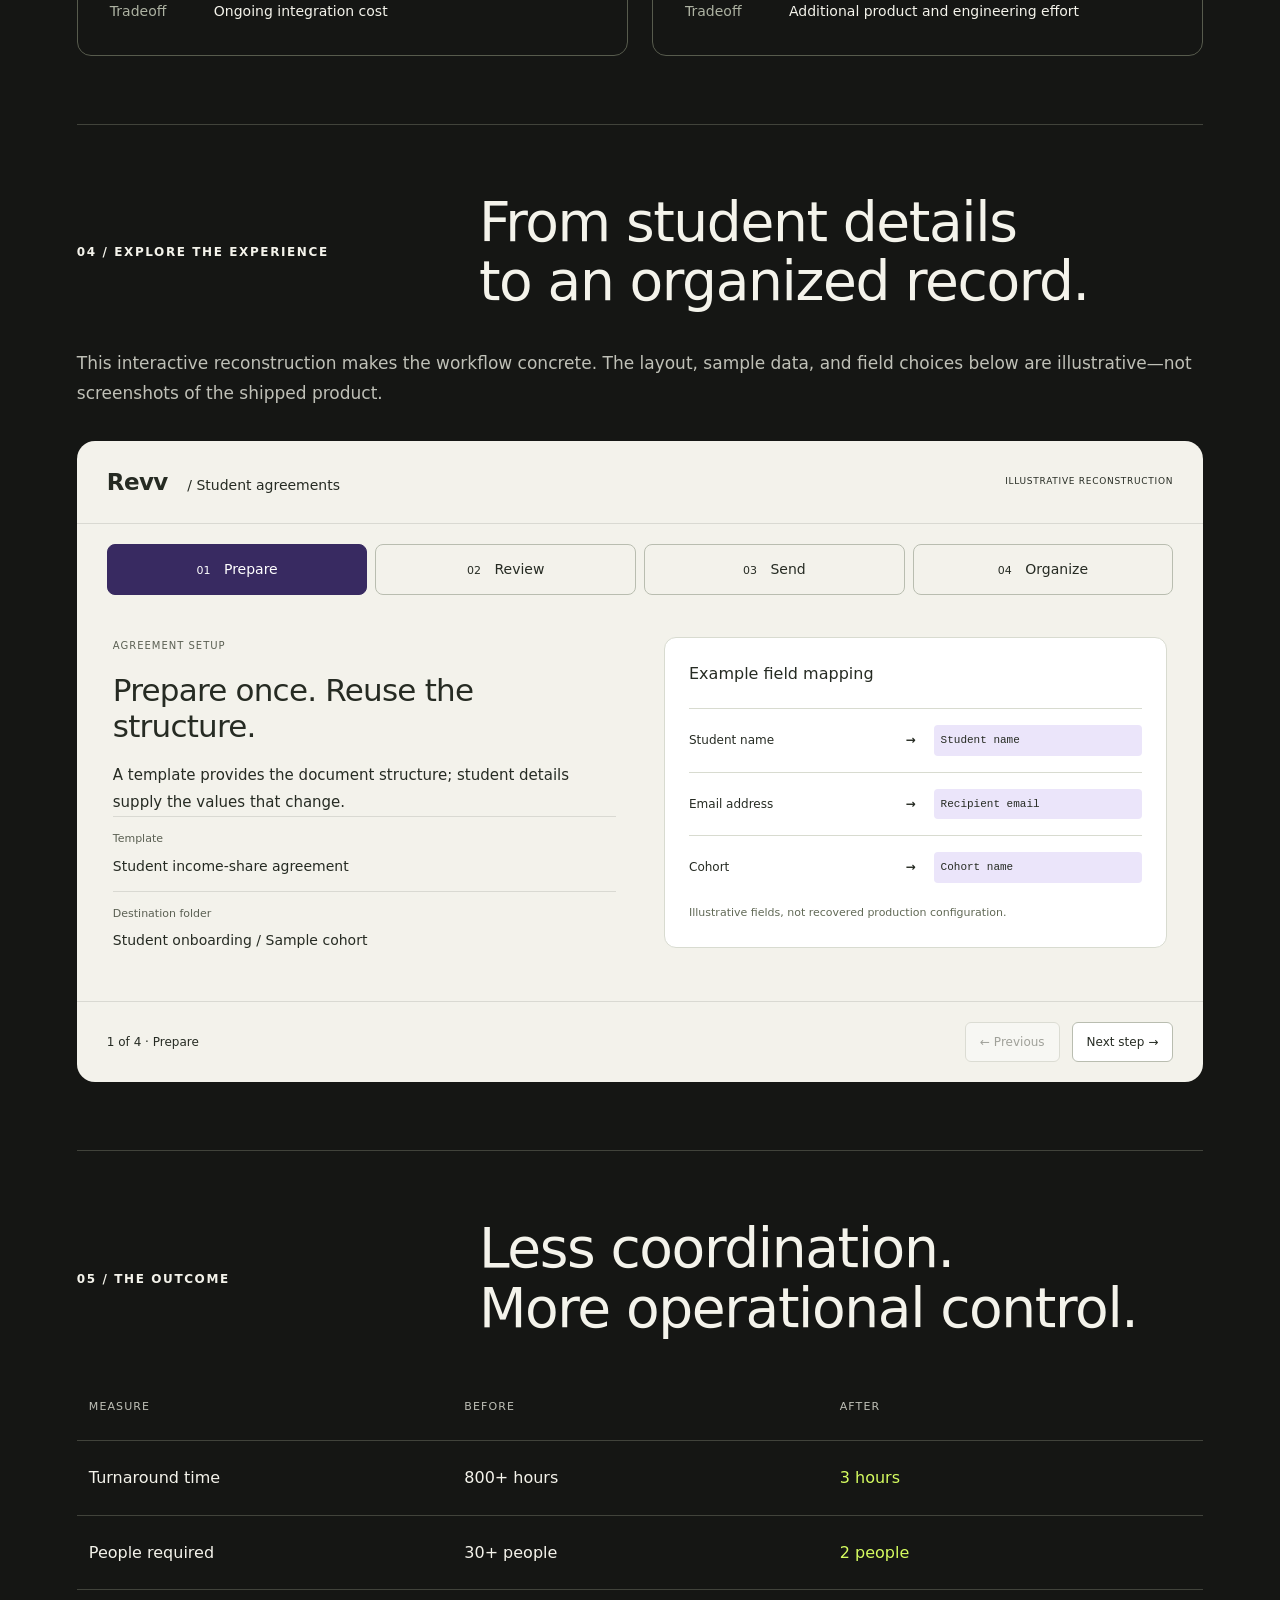
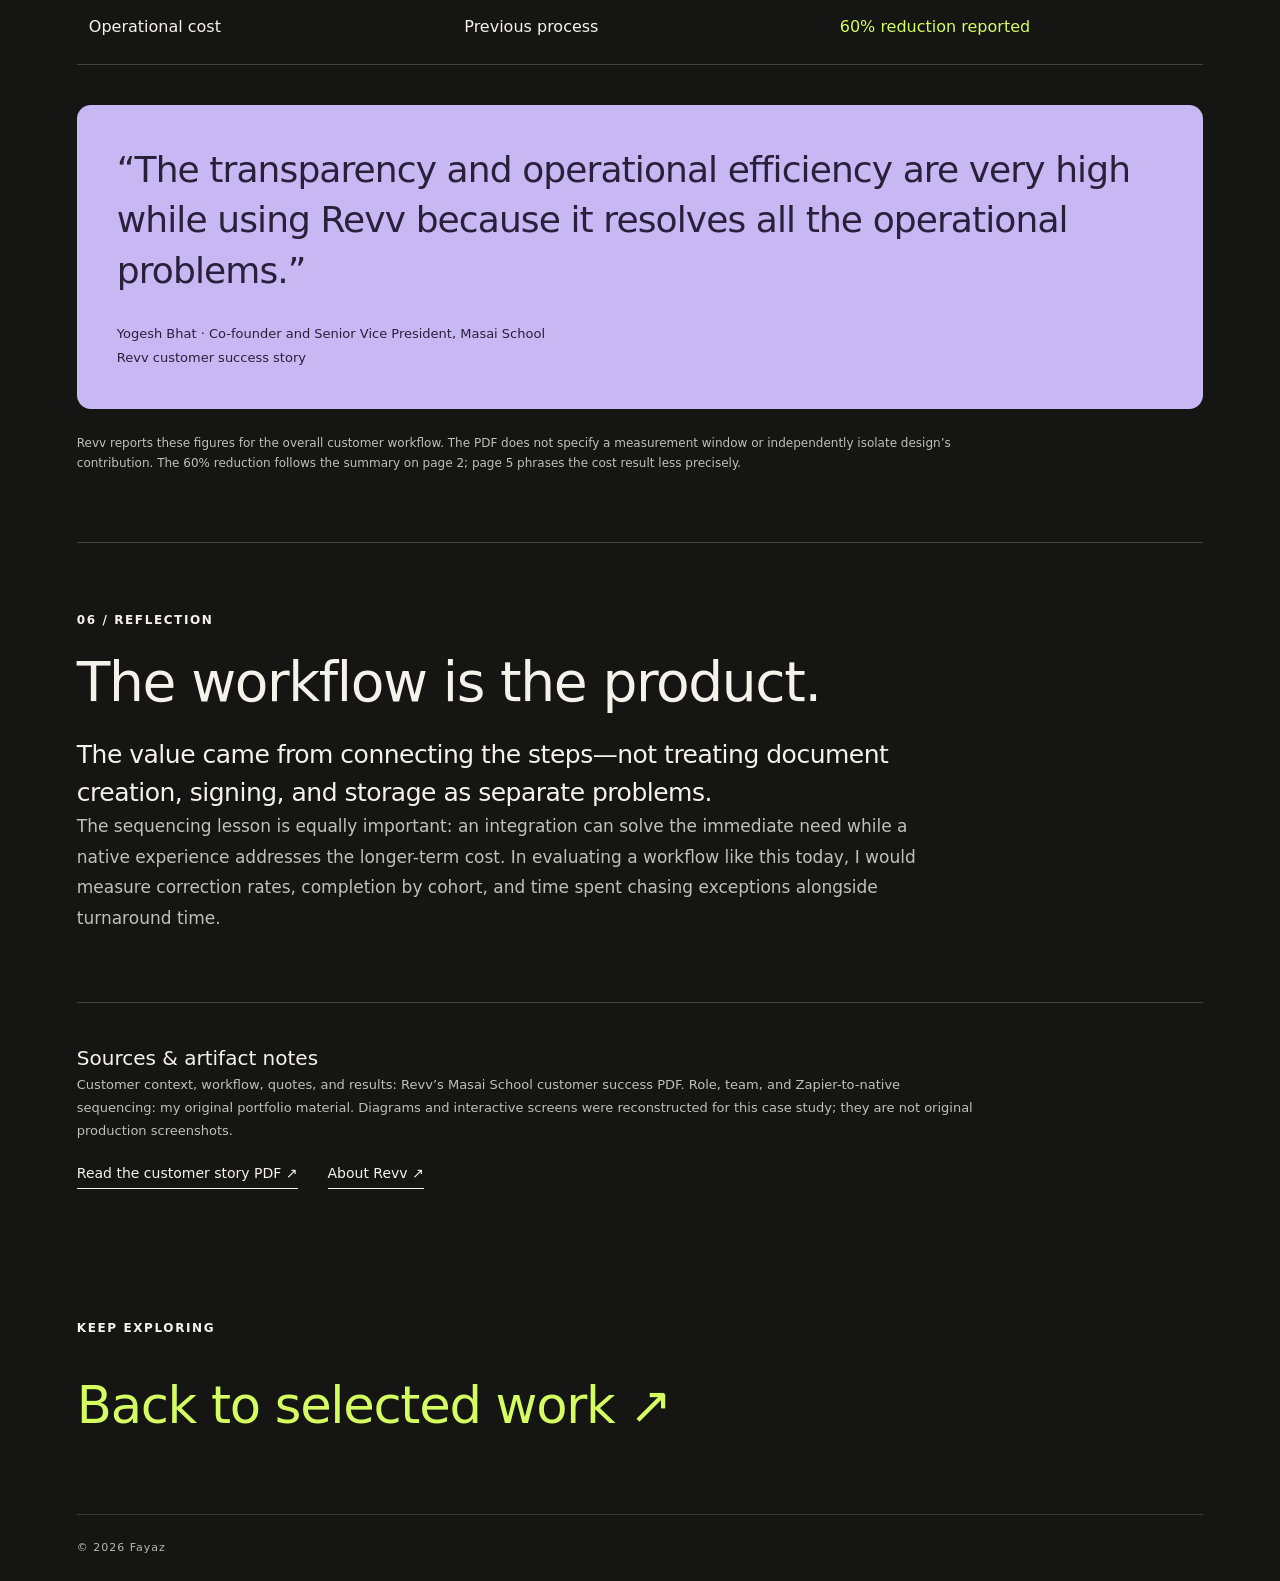
==== commit 7e11d590: "Add files via upload" ====
--- a/masai/index.html
+++ b/masai/index.html
@@ -3,6 +3,8 @@
   <head>
     <meta charset="UTF-8" />
     <meta name="viewport" content="width=device-width, initial-scale=1.0" />
+    <meta http-equiv="Content-Security-Policy" content="default-src 'self'; script-src 'self'; style-src 'self' 'unsafe-inline'; img-src 'self' data:; font-src 'self'; connect-src 'none'; object-src 'none'; base-uri 'none'; form-action 'none'" />
+    <meta name="referrer" content="no-referrer" />
     <meta name="theme-color" content="#151614" />
     <title>Masai × Revv — Fayaz</title>
     <meta name="description" content="How Revv helped Masai simplify student agreements and reduce operational effort." />
@@ -12,11 +14,11 @@
     <meta property="og:description" content="How Revv helped Masai simplify student agreements and reduce operational effort." />
     <meta property="og:type" content="website" />
     <meta property="og:url" content="https://fayazpk06.github.io/masai/" />
-    <script type="module" crossorigin src="../assets/masai-BO11R2BG.js"></script>
-    <link rel="modulepreload" crossorigin href="../assets/globals-CkJySXI8.js">
-    <link rel="stylesheet" crossorigin href="../assets/globals-l2aYpp-t.css">
+    <script type="module" crossorigin src="../assets/masai-Cf0AZx9M.js"></script>
+    <link rel="modulepreload" crossorigin href="../assets/globals-BkXwFnaR.js">
+    <link rel="stylesheet" crossorigin href="../assets/globals-D3W0Kjoj.css">
   </head>
   <body>
-    <div id="root"><main class="masai-study"><a class="skip" href="#case-content">Skip to case study</a><nav class="nav"><a class="wordmark" href="../#work">Fayaz<span aria-hidden="true" class="organic-mark organic-mini"><span class="organic-ring"></span><span class="organic-ring"></span></span></a><a class="case-back" href="../#work">← All selected work</a></nav><header class="study-hero"><p class="eyebrow">CASE STUDY / MASAI SCHOOL × REVV</p><h1>Less paperwork.<br/><em>More possibility.</em></h1><p class="study-lede">Turning a student onboarding process held together by manual work and courier handoffs into a connected document workflow.</p><div class="study-facts"><div><span>MY ROLE</span><strong>Product design at Revv</strong></div><div><span>TEAM</span><strong>PM · 2 backend · 2 frontend · QA</strong></div><div><span>FOCUS</span><strong>Enterprise workflows · Automation</strong></div></div><div class="study-results"><div><strong>800+ → 3</strong><span>hours of turnaround</span></div><div><strong>60%</strong><span>lower operational cost</span></div><div><strong>30+ → 2</strong><span>people running the process</span></div></div><p class="study-caption">Customer-reported outcomes from Revv’s Masai success story. Results belong to the team’s work, not design alone.</p></header><div class="study-jump"><a href="#problem">The problem</a><a href="#workflow">The workflow</a><a href="#decisions">The decisions</a><a href="#artifact">Explore the experience</a><a href="#outcomes">The outcome</a></div><div id="case-content" class="study-content" tabindex="-1"><section id="problem" class="study-section"><div class="study-section-head"><span class="eyebrow">01 / THE PROBLEM</span><h2>Onboarding students.<br/>Managing a paper trail.</h2></div><div class="study-two"><p class="study-large">Masai needed to collect income-share agreements, codes of conduct, and other student documents. The paperwork had become an operational bottleneck.</p><div><p>Manual data entry introduced errors. Couriers added dependencies to sending, correcting, signing, and returning documents. Each student’s documents became a physical bundle that someone had to store and find again.</p><p>The customer described the end-to-end process as taking four to six weeks. The design problem extended beyond a signature: the entire chain of preparation, coordination, and retrieval needed attention.</p></div></div><div class="pain-grid"><article><span>01</span><h3>Repeated work</h3><p>Individual document preparation and data entry increased effort and opportunities for error.</p></article><article><span>02</span><h3>Fragile handoffs</h3><p>Document changes, delivery issues, and student availability disrupted progress.</p></article><article><span>03</span><h3>Scattered records</h3><p>Physical storage made document search and retrieval slow and labor-intensive.</p></article></div></section><section id="workflow" class="study-section"><div class="study-section-head"><span class="eyebrow">02 / REFRAME THE WORKFLOW</span><h2>Fix the handoffs,<br/>not just the form.</h2></div><p>The customer story points to three connected needs: reduce repeated preparation, remove physical coordination, and keep completed records accessible.</p><div class="flow-switch" role="group" aria-label="Compare workflows"><button aria-pressed="false">Before · manual coordination</button><button aria-pressed="true">After · connected workflow</button></div><div class="journey-map after" aria-live="polite"><article><span>0<!-- -->1</span><h3>Generate</h3><p>Create student agreements in Revv.</p><b aria-hidden="true">→</b></article><article><span>0<!-- -->2</span><h3>Send</h3><p>Distribute documents digitally, without courier handoffs.</p><b aria-hidden="true">→</b></article><article><span>0<!-- -->3</span><h3>eSign</h3><p>Students sign remotely; teams collect completed agreements.</p><b aria-hidden="true">→</b></article><article><span>0<!-- -->4</span><h3>Organize</h3><p>Keep documents in centralized folders for search and retrieval.</p></article></div><p class="study-caption">Workflow reconstruction from the customer success PDF, pages 3–4. It summarizes the process rather than reproducing an original design artifact.</p></section><section id="decisions" class="study-section"><div class="study-section-head"><span class="eyebrow">03 / PRODUCT JUDGMENT</span><h2>Fast first.<br/>Sustainable next.</h2></div><div class="study-two"><p class="study-large">The first solution needed to unblock the customer. The next needed to make the workflow less expensive to operate.</p><p>My portfolio notes describe a sequence of Zapier first, then a native UI. The customer PDF documents the broader Revv outcome; it does not isolate the impact of each implementation phase.</p></div><div class="tradeoff-grid"><article><span>PHASE 01</span><h3>Connect with Zapier</h3><p>Use an existing integration to move quickly and get the automation working.</p><dl><dt>Priority</dt><dd>Speed to a working solution</dd><dt>Tradeoff</dt><dd>Ongoing integration cost</dd></dl></article><article><span>PHASE 02</span><h3>Bring the flow into Revv</h3><p>Follow with a native experience to reduce recurring cost and bring the workflow into the product.</p><dl><dt>Priority</dt><dd>More sustainable operation</dd><dt>Tradeoff</dt><dd>Additional product and engineering effort</dd></dl></article></div></section><section id="artifact" class="study-section"><div class="study-section-head"><span class="eyebrow">04 / EXPLORE THE EXPERIENCE</span><h2>From student details<br/>to an organized record.</h2></div><p>This interactive reconstruction makes the workflow concrete. The layout, sample data, and field choices below are illustrative—not screenshots of the shipped product.</p><div class="reconstruction"><div class="reconstruction-bar"><strong>Revv <span>/ Student agreements</span></strong><span>ILLUSTRATIVE RECONSTRUCTION</span></div><div class="artifact-tabs" role="group" aria-label="Document workflow steps"><button aria-pressed="true"><span>0<!-- -->1</span>Prepare</button><button aria-pressed="false"><span>0<!-- -->2</span>Review</button><button aria-pressed="false"><span>0<!-- -->3</span>Send</button><button aria-pressed="false"><span>0<!-- -->4</span>Organize</button></div><div class="artifact-body" aria-live="polite"><div class="artifact-columns"><div><p class="artifact-label">AGREEMENT SETUP</p><h3>Prepare once. Reuse the structure.</h3><p>A template provides the document structure; student details supply the values that change.</p><div class="sample-field"><span>Template</span><strong>Student income-share agreement</strong></div><div class="sample-field"><span>Destination folder</span><strong>Student onboarding / Sample cohort</strong></div></div><div class="mapping-table"><h4>Example field mapping</h4><div><span>Student name</span><b aria-hidden="true">→</b><code>Student name</code></div><div><span>Email address</span><b aria-hidden="true">→</b><code>Recipient email</code></div><div><span>Cohort</span><b aria-hidden="true">→</b><code>Cohort name</code></div><small>Illustrative fields, not recovered production configuration.</small></div></div></div><div class="artifact-controls"><span>1<!-- --> of 4 · <!-- -->Prepare</span><button disabled="">← Previous</button><button>Next step →</button></div></div></section><section id="outcomes" class="study-section"><div class="study-section-head"><span class="eyebrow">05 / THE OUTCOME</span><h2>Less coordination.<br/>More operational control.</h2></div><div class="outcome-table"><div><span>Measure</span><span>Before</span><span>After</span></div><div><strong>Turnaround time</strong><span>800+ hours</span><strong>3 hours</strong></div><div><strong>People required</strong><span>30+ people</span><strong>2 people</strong></div><div><strong>Operational cost</strong><span>Previous process</span><strong>60% reduction reported</strong></div></div><blockquote class="study-quote"><p>“The transparency and operational efficiency are very high while using Revv because it resolves all the operational problems.”</p><cite>Yogesh Bhat · Co-founder and Senior Vice President, Masai School<br/>Revv customer success story</cite></blockquote><p class="study-caption">Revv reports these figures for the overall customer workflow. The PDF does not specify a measurement window or independently isolate design’s contribution. The 60% reduction follows the summary on page 2; page 5 phrases the cost result less precisely.</p></section><section class="study-section study-reflection"><span class="eyebrow">06 / REFLECTION</span><h2>The workflow is the product.</h2><p class="study-large">The value came from connecting the steps—not treating document creation, signing, and storage as separate problems.</p><p>The sequencing lesson is equally important: an integration can solve the immediate need while a native experience addresses the longer-term cost. In evaluating a workflow like this today, I would measure correction rates, completion by cohort, and time spent chasing exceptions alongside turnaround time.</p></section><section class="study-sources"><h3>Sources &amp; artifact notes</h3><p>Customer context, workflow, quotes, and results: Revv’s Masai School customer success PDF. Role, team, and Zapier-to-native sequencing: my original portfolio material. Diagrams and interactive screens were reconstructed for this case study; they are not original production screenshots.</p><div><a class="text-link" href="../customer-success-masai-school.pdf" target="_blank" rel="noreferrer">Read the customer story PDF ↗</a><a class="text-link" href="https://www.revv.so/" target="_blank" rel="noreferrer">About Revv ↗</a></div></section></div><footer class="study-footer"><p class="eyebrow">KEEP EXPLORING</p><a href="../#work">Back to selected work ↗</a><div class="footer-meta"><span>© <!-- -->2026<!-- --> Fayaz</span></div></footer></main></div>
+    <div id="root"><main class="masai-study"><a class="skip" href="#case-content">Skip to case study</a><nav class="nav" aria-label="Case study navigation"><a class="wordmark" href="../#work" aria-label="Fayaz — back to selected work">Fayaz<span aria-hidden="true" class="organic-mark organic-mini"><span class="organic-ring"></span><span class="organic-ring"></span></span></a><a class="case-back" href="../#work">← All selected work</a></nav><header class="study-hero"><p class="eyebrow">CASE STUDY / MASAI SCHOOL × REVV</p><h1>Less paperwork.<br/><em>More possibility.</em></h1><p class="study-lede">Turning a student onboarding process held together by manual work and courier handoffs into a connected document workflow.</p><div class="study-facts"><div><span>MY ROLE</span><strong>Product design at Revv</strong></div><div><span>TEAM</span><strong>PM · 2 backend · 2 frontend · QA</strong></div><div><span>FOCUS</span><strong>Enterprise workflows · Automation</strong></div></div><div class="study-results"><div><strong>800+ → 3</strong><span>hours of turnaround</span></div><div><strong>60%</strong><span>lower operational cost</span></div><div><strong>30+ → 2</strong><span>people running the process</span></div></div><p class="study-caption">Customer-reported outcomes from Revv’s Masai success story. Results belong to the team’s work, not design alone.</p></header><nav class="study-jump" aria-label="On this page"><a href="#problem">The problem</a><a href="#workflow">The workflow</a><a href="#decisions">The decisions</a><a href="#artifact">Explore the experience</a><a href="#outcomes">The outcome</a></nav><div id="case-content" class="study-content" tabindex="-1"><section id="problem" class="study-section"><div class="study-section-head"><span class="eyebrow">01 / THE PROBLEM</span><h2>Onboarding students.<br/>Managing a paper trail.</h2></div><div class="study-two"><p class="study-large">Masai needed to collect income-share agreements, codes of conduct, and other student documents. The paperwork had become an operational bottleneck.</p><div><p>Manual data entry introduced errors. Couriers added dependencies to sending, correcting, signing, and returning documents. Each student’s documents became a physical bundle that someone had to store and find again.</p><p>The customer described the end-to-end process as taking four to six weeks. The design problem extended beyond a signature: the entire chain of preparation, coordination, and retrieval needed attention.</p></div></div><div class="pain-grid"><article><span>01</span><h3>Repeated work</h3><p>Individual document preparation and data entry increased effort and opportunities for error.</p></article><article><span>02</span><h3>Fragile handoffs</h3><p>Document changes, delivery issues, and student availability disrupted progress.</p></article><article><span>03</span><h3>Scattered records</h3><p>Physical storage made document search and retrieval slow and labor-intensive.</p></article></div></section><section id="workflow" class="study-section"><div class="study-section-head"><span class="eyebrow">02 / REFRAME THE WORKFLOW</span><h2>Fix the handoffs,<br/>not just the form.</h2></div><p>The customer story points to three connected needs: reduce repeated preparation, remove physical coordination, and keep completed records accessible.</p><fieldset class="flow-switch" aria-label="Compare workflows"><button aria-pressed="false">Before · manual coordination</button><button aria-pressed="true">After · connected workflow</button></fieldset><div class="journey-map after" aria-live="polite"><article><span>0<!-- -->1</span><h3>Generate</h3><p>Create student agreements in Revv.</p><b aria-hidden="true">→</b></article><article><span>0<!-- -->2</span><h3>Send</h3><p>Distribute documents digitally, without courier handoffs.</p><b aria-hidden="true">→</b></article><article><span>0<!-- -->3</span><h3>eSign</h3><p>Students sign remotely; teams collect completed agreements.</p><b aria-hidden="true">→</b></article><article><span>0<!-- -->4</span><h3>Organize</h3><p>Keep documents in centralized folders for search and retrieval.</p></article></div><p class="study-caption">Workflow reconstruction from the customer success PDF, pages 3–4. It summarizes the process rather than reproducing an original design artifact.</p></section><section id="decisions" class="study-section"><div class="study-section-head"><span class="eyebrow">03 / PRODUCT JUDGMENT</span><h2>Fast first.<br/>Sustainable next.</h2></div><div class="study-two"><p class="study-large">The first solution needed to unblock the customer. The next needed to make the workflow less expensive to operate.</p><p>My portfolio notes describe a sequence of Zapier first, then a native UI. The customer PDF documents the broader Revv outcome; it does not isolate the impact of each implementation phase.</p></div><div class="tradeoff-grid"><article><span>PHASE 01</span><h3>Connect with Zapier</h3><p>Use an existing integration to move quickly and get the automation working.</p><dl><dt>Priority</dt><dd>Speed to a working solution</dd><dt>Tradeoff</dt><dd>Ongoing integration cost</dd></dl></article><article><span>PHASE 02</span><h3>Bring the flow into Revv</h3><p>Follow with a native experience to reduce recurring cost and bring the workflow into the product.</p><dl><dt>Priority</dt><dd>More sustainable operation</dd><dt>Tradeoff</dt><dd>Additional product and engineering effort</dd></dl></article></div></section><section id="artifact" class="study-section"><div class="study-section-head"><span class="eyebrow">04 / EXPLORE THE EXPERIENCE</span><h2>From student details<br/>to an organized record.</h2></div><p>This interactive reconstruction makes the workflow concrete. The layout, sample data, and field choices below are illustrative—not screenshots of the shipped product.</p><div class="reconstruction"><div class="reconstruction-bar"><strong>Revv <span>/ Student agreements</span></strong><span>ILLUSTRATIVE RECONSTRUCTION</span></div><fieldset class="artifact-tabs" aria-label="Document workflow steps"><button aria-pressed="true"><span aria-hidden="true">0<!-- -->1<!-- --> </span>Prepare</button><button aria-pressed="false"><span aria-hidden="true">0<!-- -->2<!-- --> </span>Review</button><button aria-pressed="false"><span aria-hidden="true">0<!-- -->3<!-- --> </span>Send</button><button aria-pressed="false"><span aria-hidden="true">0<!-- -->4<!-- --> </span>Organize</button></fieldset><div class="artifact-body" aria-live="polite"><div class="artifact-columns"><div><p class="artifact-label">AGREEMENT SETUP</p><h3>Prepare once. Reuse the structure.</h3><p>A template provides the document structure; student details supply the values that change.</p><div class="sample-field"><span>Template</span><strong>Student income-share agreement</strong></div><div class="sample-field"><span>Destination folder</span><strong>Student onboarding / Sample cohort</strong></div></div><div class="mapping-table"><h4>Example field mapping</h4><div><span>Student name</span><b aria-hidden="true">→</b><code>Student name</code></div><div><span>Email address</span><b aria-hidden="true">→</b><code>Recipient email</code></div><div><span>Cohort</span><b aria-hidden="true">→</b><code>Cohort name</code></div><small>Illustrative fields, not recovered production configuration.</small></div></div></div><div class="artifact-controls"><span>1<!-- --> of 4 · <!-- -->Prepare</span><button disabled="">← Previous</button><button>Next step →</button></div></div></section><section id="outcomes" class="study-section"><div class="study-section-head"><span class="eyebrow">05 / THE OUTCOME</span><h2>Less coordination.<br/>More operational control.</h2></div><table class="outcome-table"><caption class="sr-only">Masai customer-reported outcomes</caption><thead><tr><th scope="col">Measure</th><th scope="col">Before</th><th scope="col">After</th></tr></thead><tbody><tr><th scope="row">Turnaround time</th><td>800+ hours</td><td>3 hours</td></tr><tr><th scope="row">People required</th><td>30+ people</td><td>2 people</td></tr><tr><th scope="row">Operational cost</th><td>Previous process</td><td>60% reduction reported</td></tr></tbody></table><blockquote class="study-quote"><p>“The transparency and operational efficiency are very high while using Revv because it resolves all the operational problems.”</p><cite>Yogesh Bhat · Co-founder and Senior Vice President, Masai School<br/>Revv customer success story</cite></blockquote><p class="study-caption">Revv reports these figures for the overall customer workflow. The PDF does not specify a measurement window or independently isolate design’s contribution. The 60% reduction follows the summary on page 2; page 5 phrases the cost result less precisely.</p></section><section class="study-section study-reflection"><span class="eyebrow">06 / REFLECTION</span><h2>The workflow is the product.</h2><p class="study-large">The value came from connecting the steps—not treating document creation, signing, and storage as separate problems.</p><p>The sequencing lesson is equally important: an integration can solve the immediate need while a native experience addresses the longer-term cost. In evaluating a workflow like this today, I would measure correction rates, completion by cohort, and time spent chasing exceptions alongside turnaround time.</p></section><section class="study-sources"><h3>Sources &amp; artifact notes</h3><p>Customer context, workflow, quotes, and results: Revv’s Masai School customer success PDF. Role, team, and Zapier-to-native sequencing: my original portfolio material. Diagrams and interactive screens were reconstructed for this case study; they are not original production screenshots.</p><div><a class="text-link" href="../customer-success-masai-school.pdf" target="_blank" rel="noreferrer">Read the customer story PDF ↗</a><a class="text-link" href="https://www.revv.so/" target="_blank" rel="noreferrer">About Revv ↗</a></div></section></div><footer class="study-footer"><p class="eyebrow">KEEP EXPLORING</p><a href="../#work">Back to selected work ↗</a><div class="footer-meta"><span>© <!-- -->2026<!-- --> Fayaz</span></div></footer></main></div>
   </body>
 </html>
